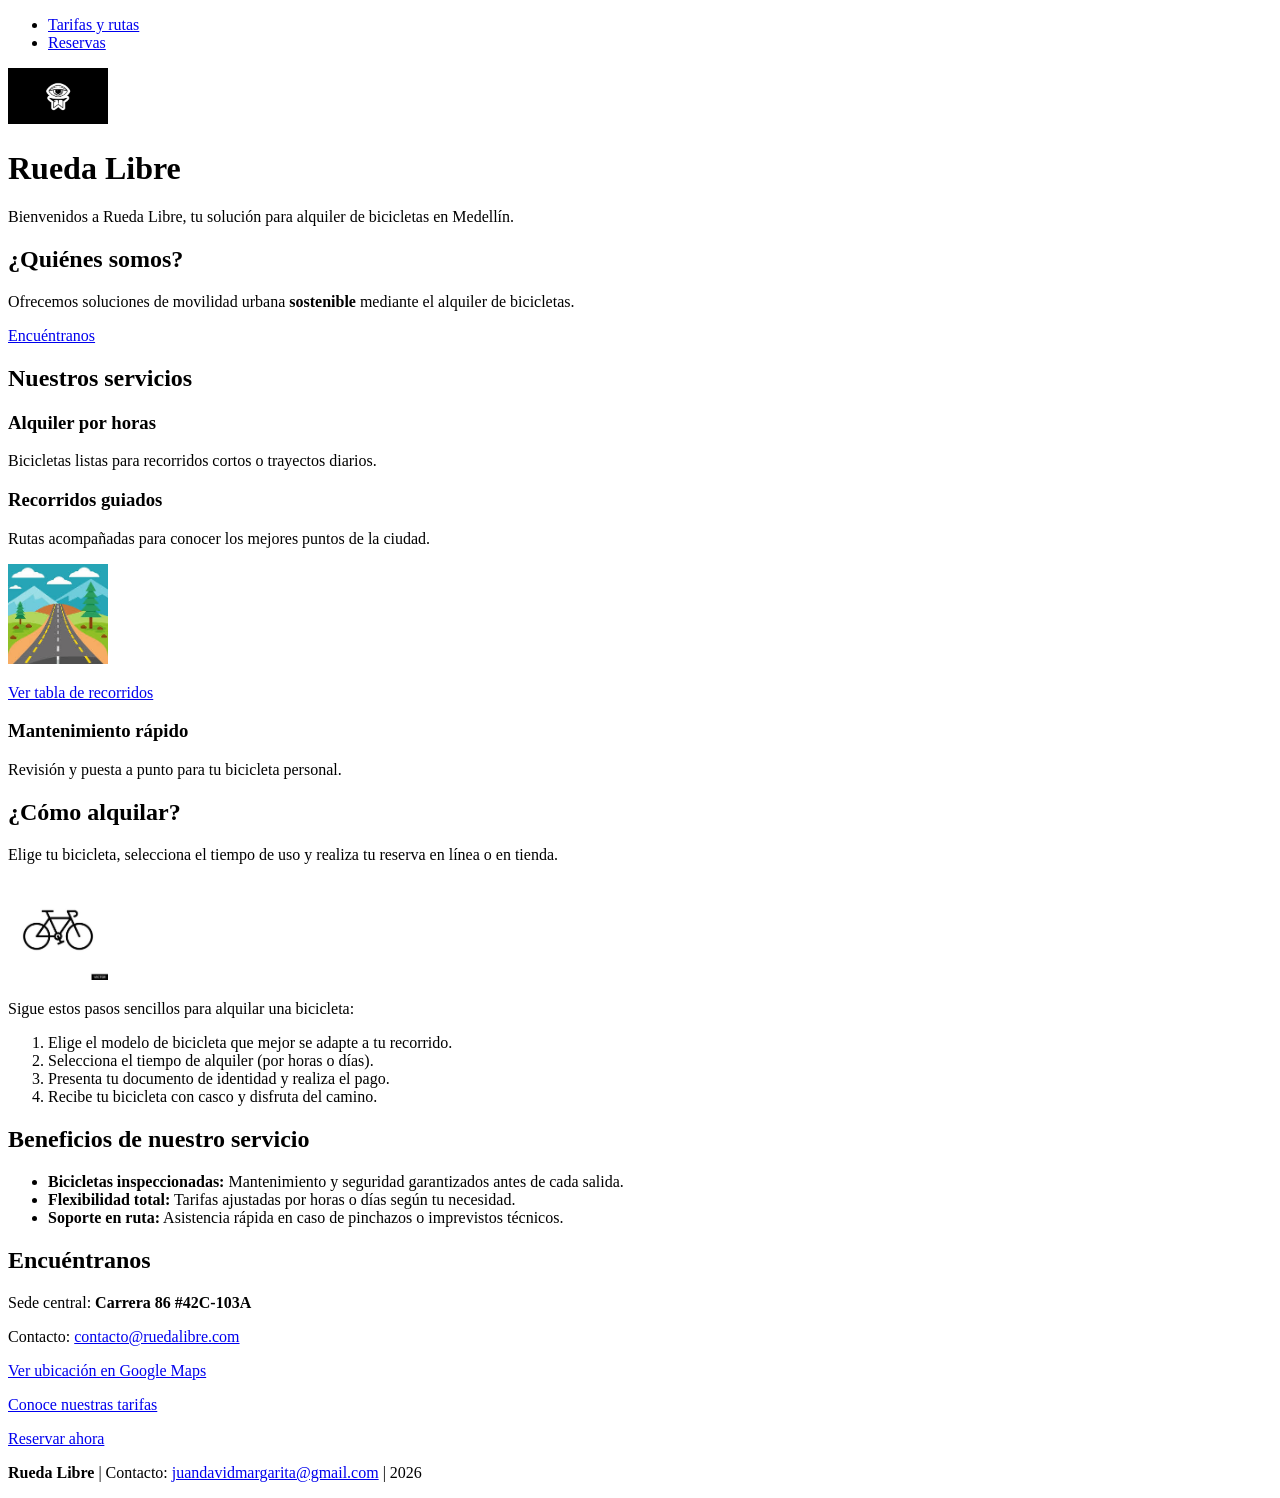
==== index.html @ 40cb75f1 "chore:creacion del proyecto" ====
<!DOCTYPE html>
<html lang="es">
<head>
    <meta charset="UTF-8">
    <meta name="viewport" content="width=device-width, initial-scale=1.0">
    <title>Rueda Libre | Alquiler de bicicletas Medellín</title>
</head>
<body>
    <header>
        <nav aria-label="Navegación principal">
            <ul>
                <li><a href="paginas/tarifas.html">Tarifas y rutas</a></li>
                <li><a href="paginas/reservas.html">Reservas</a></li>
            </ul>
        </nav>
        <div>
            <img src="img/logo.png" alt="Logo de Rueda Libre" width="100">
            <h1>Rueda Libre</h1>
        </div>
    </header>

    <main>
        <p>Bienvenidos a Rueda Libre, tu solución para alquiler de bicicletas en Medellín.</p>
        
        <section>
            <h2>¿Quiénes somos?</h2>
            <p>Ofrecemos soluciones de movilidad urbana <strong>sostenible</strong> mediante el alquiler de bicicletas.</p>
            <a href="#encuentranos">Encuéntranos</a>
        </section>
        
        <section>
            <h2>Nuestros servicios</h2>
            
            <article>
                <h3>Alquiler por horas</h3>
                <p>Bicicletas listas para recorridos cortos o trayectos diarios.</p>
            </article>

            <article>
                <h3>Recorridos guiados</h3>
                <p>Rutas acompañadas para conocer los mejores puntos de la ciudad.</p>
                <img src="img/ruta.jpeg" alt="Grupo de ciclistas en recorrido guiado por la ciudad" width="100">
                <p><a href="paginas/tarifas.html">Ver tabla de recorridos</a></p>
            </article>

            <article>
                <h3>Mantenimiento rápido</h3>
                <p>Revisión y puesta a punto para tu bicicleta personal.</p>
            </article>
        </section>

        <section>
            <h2>¿Cómo alquilar?</h2>
            <p>Elige tu bicicleta, selecciona el tiempo de uso y realiza tu reserva en línea o en tienda.</p>
            <img src="img/bike.jpeg" alt="Bicicleta de alquiler disponible" width="100">
            
            <article>
                <p>Sigue estos pasos sencillos para alquilar una bicicleta:</p>
                <ol>
                    <li>Elige el modelo de bicicleta que mejor se adapte a tu recorrido.</li>
                    <li>Selecciona el tiempo de alquiler (por horas o días).</li>
                    <li>Presenta tu documento de identidad y realiza el pago.</li>
                    <li>Recibe tu bicicleta con casco y disfruta del camino.</li>
                </ol>
            </article>
        </section>

        <section>
            <h2>Beneficios de nuestro servicio</h2>
            <ul>
                <li><strong>Bicicletas inspeccionadas:</strong> Mantenimiento y seguridad garantizados antes de cada salida.</li>
                <li><strong>Flexibilidad total:</strong> Tarifas ajustadas por horas o días según tu necesidad.</li>
                <li><strong>Soporte en ruta:</strong> Asistencia rápida en caso de pinchazos o imprevistos técnicos.</li>
            </ul>
        </section>

        <section id="encuentranos">
            <h2>Encuéntranos</h2>
            <p>Sede central: <strong>Carrera 86 #42C-103A</strong></p>
            <p>Contacto: <a href="mailto:contacto@ruedalibre.com">contacto@ruedalibre.com</a></p>
            <p>
                <a href="https://www.google.com/maps/@6.2497255,-75.6054989,1537a,85.3y,275.57h,89.07t" target="_blank" rel="noopener noreferrer">Ver ubicación en Google Maps</a>
            </p>
            <p><a href="paginas/tarifas.html">Conoce nuestras tarifas</a></p>
            <p><a href="paginas/reservas.html">Reservar ahora</a></p>
        </section>
    </main>

    <footer>
        <p>
            <strong>Rueda Libre</strong> | 
            Contacto: <a href="mailto:juandavidmargarita@gmail.com">juandavidmargarita@gmail.com</a> | 
            2026
        </p>
    </footer>
</body>
</html>
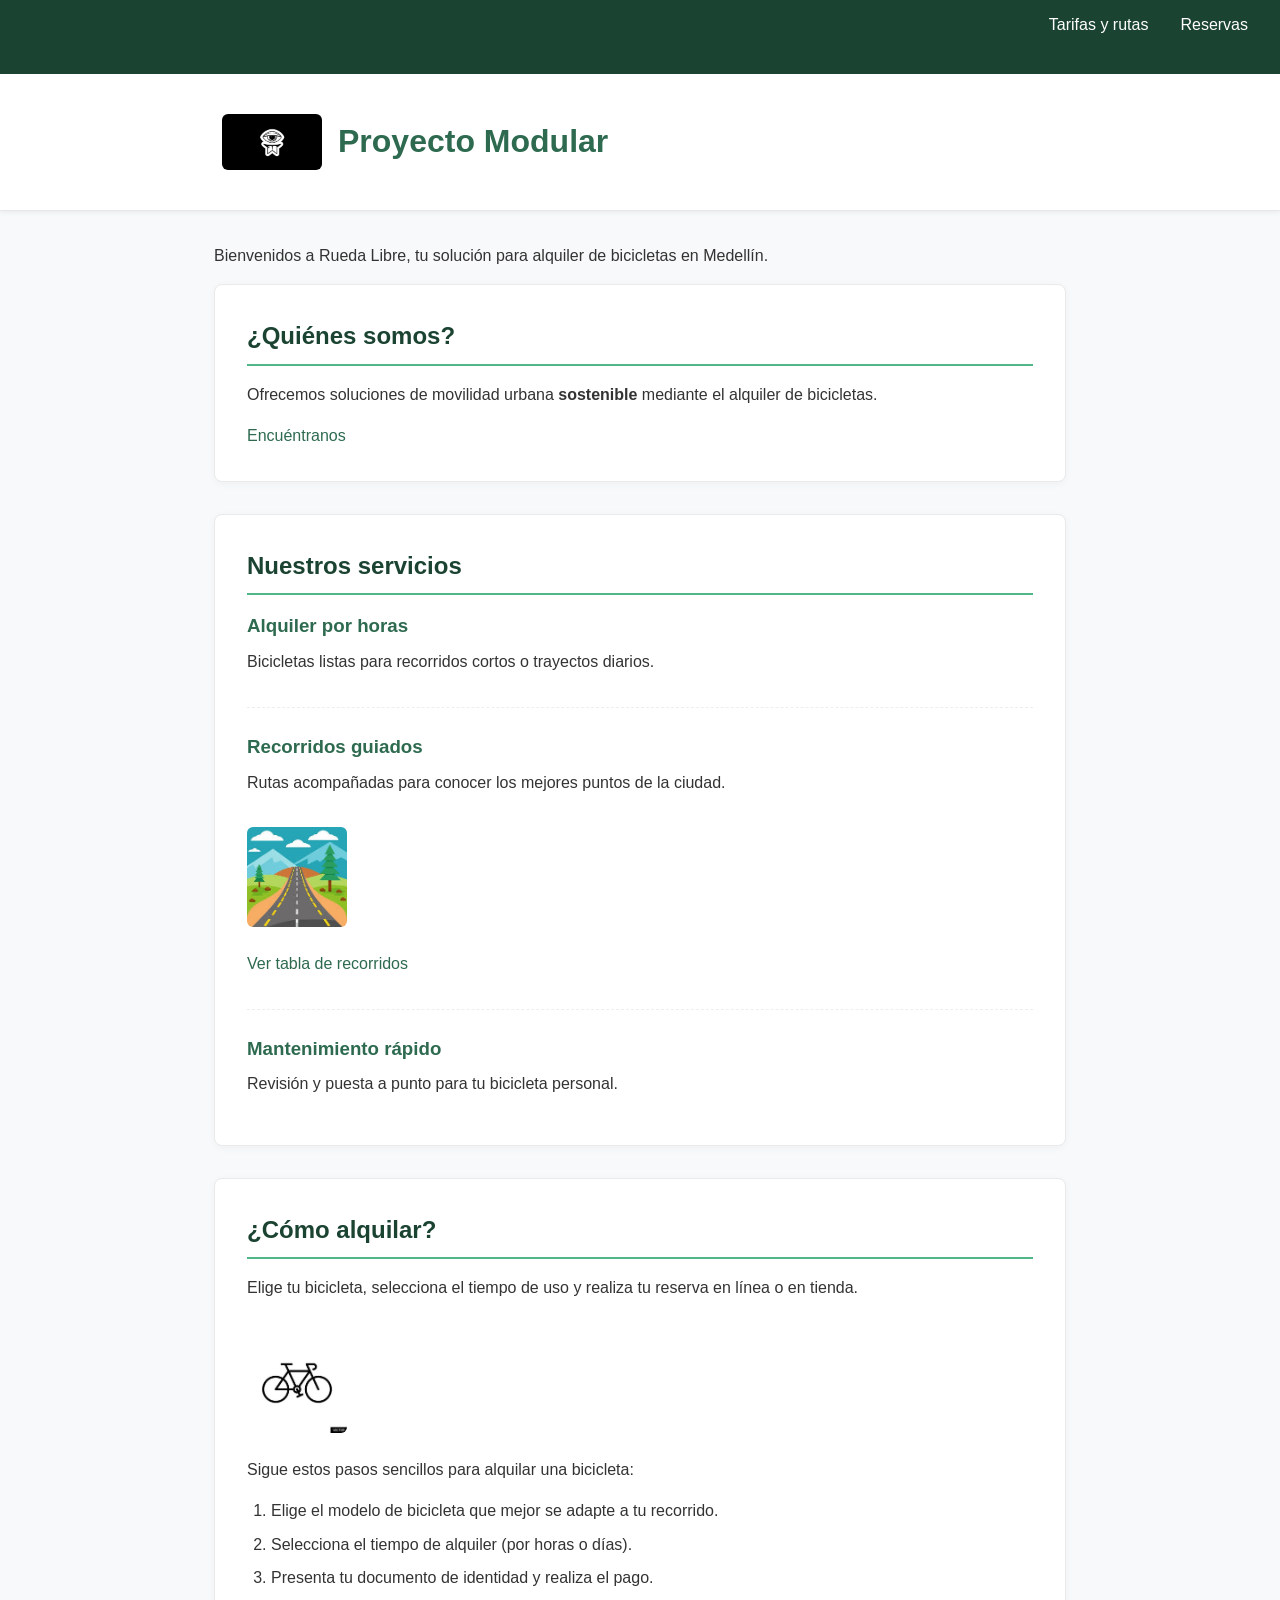
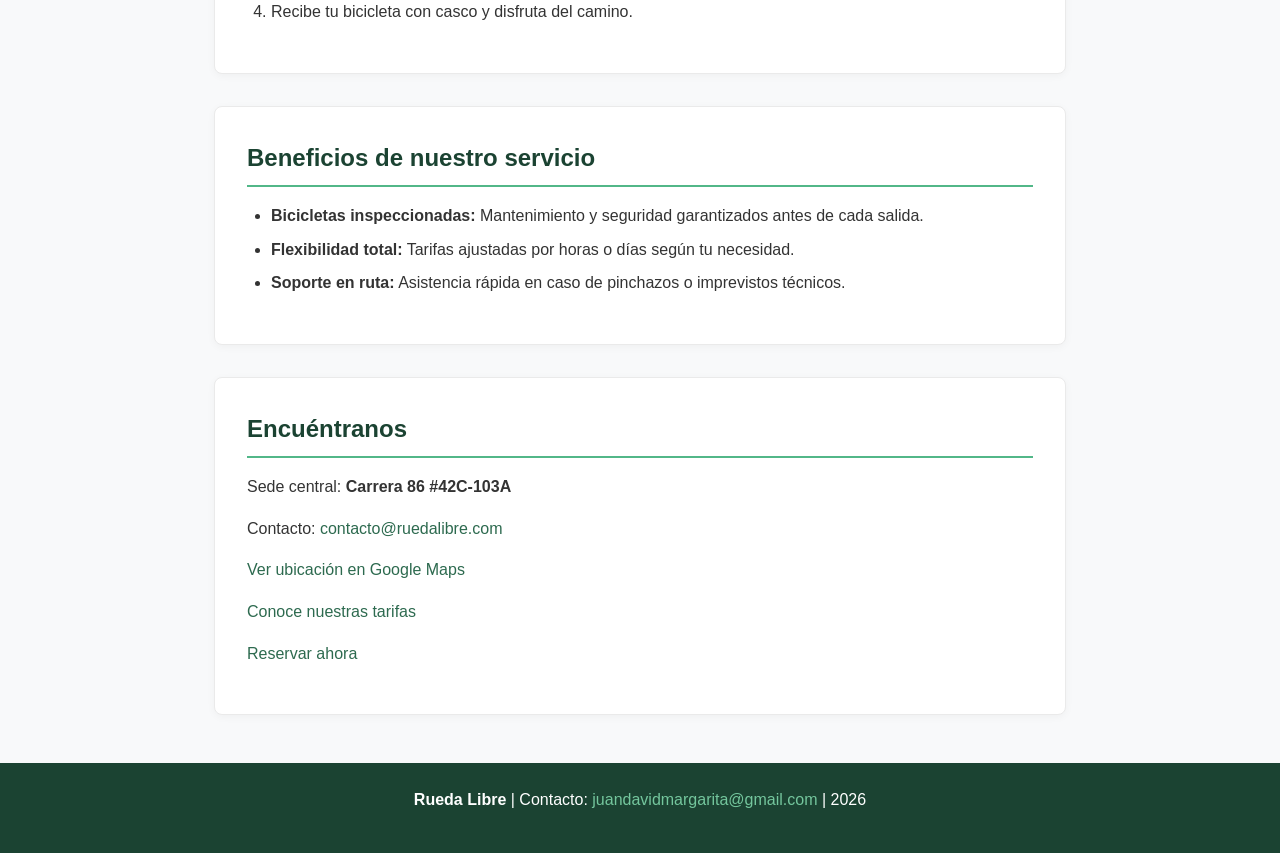
==== commit d046cec8: "feat:se agrego estilo en la pag principal" ====
--- a/index.html
+++ b/index.html
@@ -4,18 +4,20 @@
     <meta charset="UTF-8">
     <meta name="viewport" content="width=device-width, initial-scale=1.0">
     <title>Rueda Libre | Alquiler de bicicletas Medellín</title>
+    <!-- Enlace al archivo CSS externo -->
+    <link rel="stylesheet" href="css/styles.css">
 </head>
 <body>
     <header>
         <nav aria-label="Navegación principal">
             <ul>
-                <li><a href="paginas/tarifas.html">Tarifas y rutas</a></li>
-                <li><a href="paginas/reservas.html">Reservas</a></li>
+                <li><a href="tarifas.html">Tarifas y rutas</a></li>
+                <li><a href="reservas.html">Reservas</a></li>
             </ul>
         </nav>
         <div>
             <img src="img/logo.png" alt="Logo de Rueda Libre" width="100">
-            <h1>Rueda Libre</h1>
+            <h1>Proyecto Modular</h1>
         </div>
     </header>
 
@@ -40,7 +42,7 @@
                 <h3>Recorridos guiados</h3>
                 <p>Rutas acompañadas para conocer los mejores puntos de la ciudad.</p>
                 <img src="img/ruta.jpeg" alt="Grupo de ciclistas en recorrido guiado por la ciudad" width="100">
-                <p><a href="paginas/tarifas.html">Ver tabla de recorridos</a></p>
+                <p><a href="tarifas.html">Ver tabla de recorridos</a></p>
             </article>
 
             <article>
@@ -81,8 +83,8 @@
             <p>
                 <a href="https://www.google.com/maps/@6.2497255,-75.6054989,1537a,85.3y,275.57h,89.07t" target="_blank" rel="noopener noreferrer">Ver ubicación en Google Maps</a>
             </p>
-            <p><a href="paginas/tarifas.html">Conoce nuestras tarifas</a></p>
-            <p><a href="paginas/reservas.html">Reservar ahora</a></p>
+            <p><a href="tarifas.html">Conoce nuestras tarifas</a></p>
+            <p><a href="reservas.html">Reservar ahora</a></p>
         </section>
     </main>
 
--- a/css/styles.css
+++ b/css/styles.css
@@ -0,0 +1,154 @@
+/* Estilos generales y reseteo básico */
+* {
+    box-sizing: border-box;
+    margin: 0;
+    padding: 0;
+}
+
+body {
+    font-family: 'Segoe UI', Tahoma, Geneva, Verdana, sans-serif;
+    line-height: 1.6;
+    color: #333;
+    background-color: #f8f9fa;
+}
+
+/* Cabecera y Navegación */
+header {
+    background-color: #ffffff;
+    border-bottom: 1px solid #e5e7eb;
+    position: sticky;
+    top: 0;
+    z-index: 100;
+    box-shadow: 0 2px 4px rgba(0,0,0,0.05);
+}
+
+nav {
+    background-color: #1b4332;
+    padding: 0.75rem 2rem;
+}
+
+nav ul {
+    list-style: none;
+    display: flex;
+    justify-content: flex-end;
+    gap: 2rem;
+}
+
+nav a {
+    color: #ffffff;
+    text-decoration: none;
+    font-weight: 500;
+    transition: color 0.2s;
+}
+
+nav a:hover {
+    color: #74c69d;
+}
+
+header div:not(nav div) {
+    display: flex;
+    align-items: center;
+    gap: 1rem;
+    padding: 1.5rem 2rem;
+    max-width: 900px;
+    margin: 0 auto;
+}
+
+header h1 {
+    color: #2d6a4f;
+    font-size: 2rem;
+}
+
+/* Contenido Principal */
+main {
+    max-width: 900px;
+    margin: 2rem auto;
+    padding: 0 1.5rem;
+}
+
+p {
+    margin-bottom: 1rem;
+}
+
+/* Secciones */
+section {
+    background-color: #ffffff;
+    margin-bottom: 2rem;
+    padding: 2rem;
+    border-radius: 8px;
+    box-shadow: 0 2px 8px rgba(0,0,0,0.04);
+    border: 1px solid #eaeaea;
+}
+
+h2 {
+    color: #1b4332;
+    margin-bottom: 1rem;
+    padding-bottom: 0.5rem;
+    border-bottom: 2px solid #52b788;
+}
+
+h3 {
+    color: #2d6a4f;
+    margin-top: 1rem;
+    margin-bottom: 0.5rem;
+}
+
+/* Artículos dentro de secciones */
+article {
+    margin-bottom: 1.5rem;
+    padding-bottom: 1rem;
+    border-bottom: 1px dashed #eee;
+}
+
+article:last-child {
+    border-bottom: none;
+    margin-bottom: 0;
+    padding-bottom: 0;
+}
+
+/* Imágenes */
+img {
+    max-width: 100%;
+    height: auto;
+    border-radius: 6px;
+    margin: 1rem 0;
+}
+
+/* Listas */
+ul, ol {
+    margin-left: 1.5rem;
+    margin-bottom: 1rem;
+}
+
+li {
+    margin-bottom: 0.5rem;
+}
+
+/* Enlaces generales */
+a {
+    color: #2d6a4f;
+    text-decoration: none;
+    font-weight: 500;
+}
+
+a:hover {
+    text-decoration: underline;
+    color: #1b4332;
+}
+
+/* Pie de página */
+footer {
+    background-color: #1b4332;
+    color: #ffffff;
+    text-align: center;
+    padding: 1.5rem;
+    margin-top: 3rem;
+}
+
+footer a {
+    color: #74c69d;
+}
+
+footer a:hover {
+    color: #ffffff;
+}
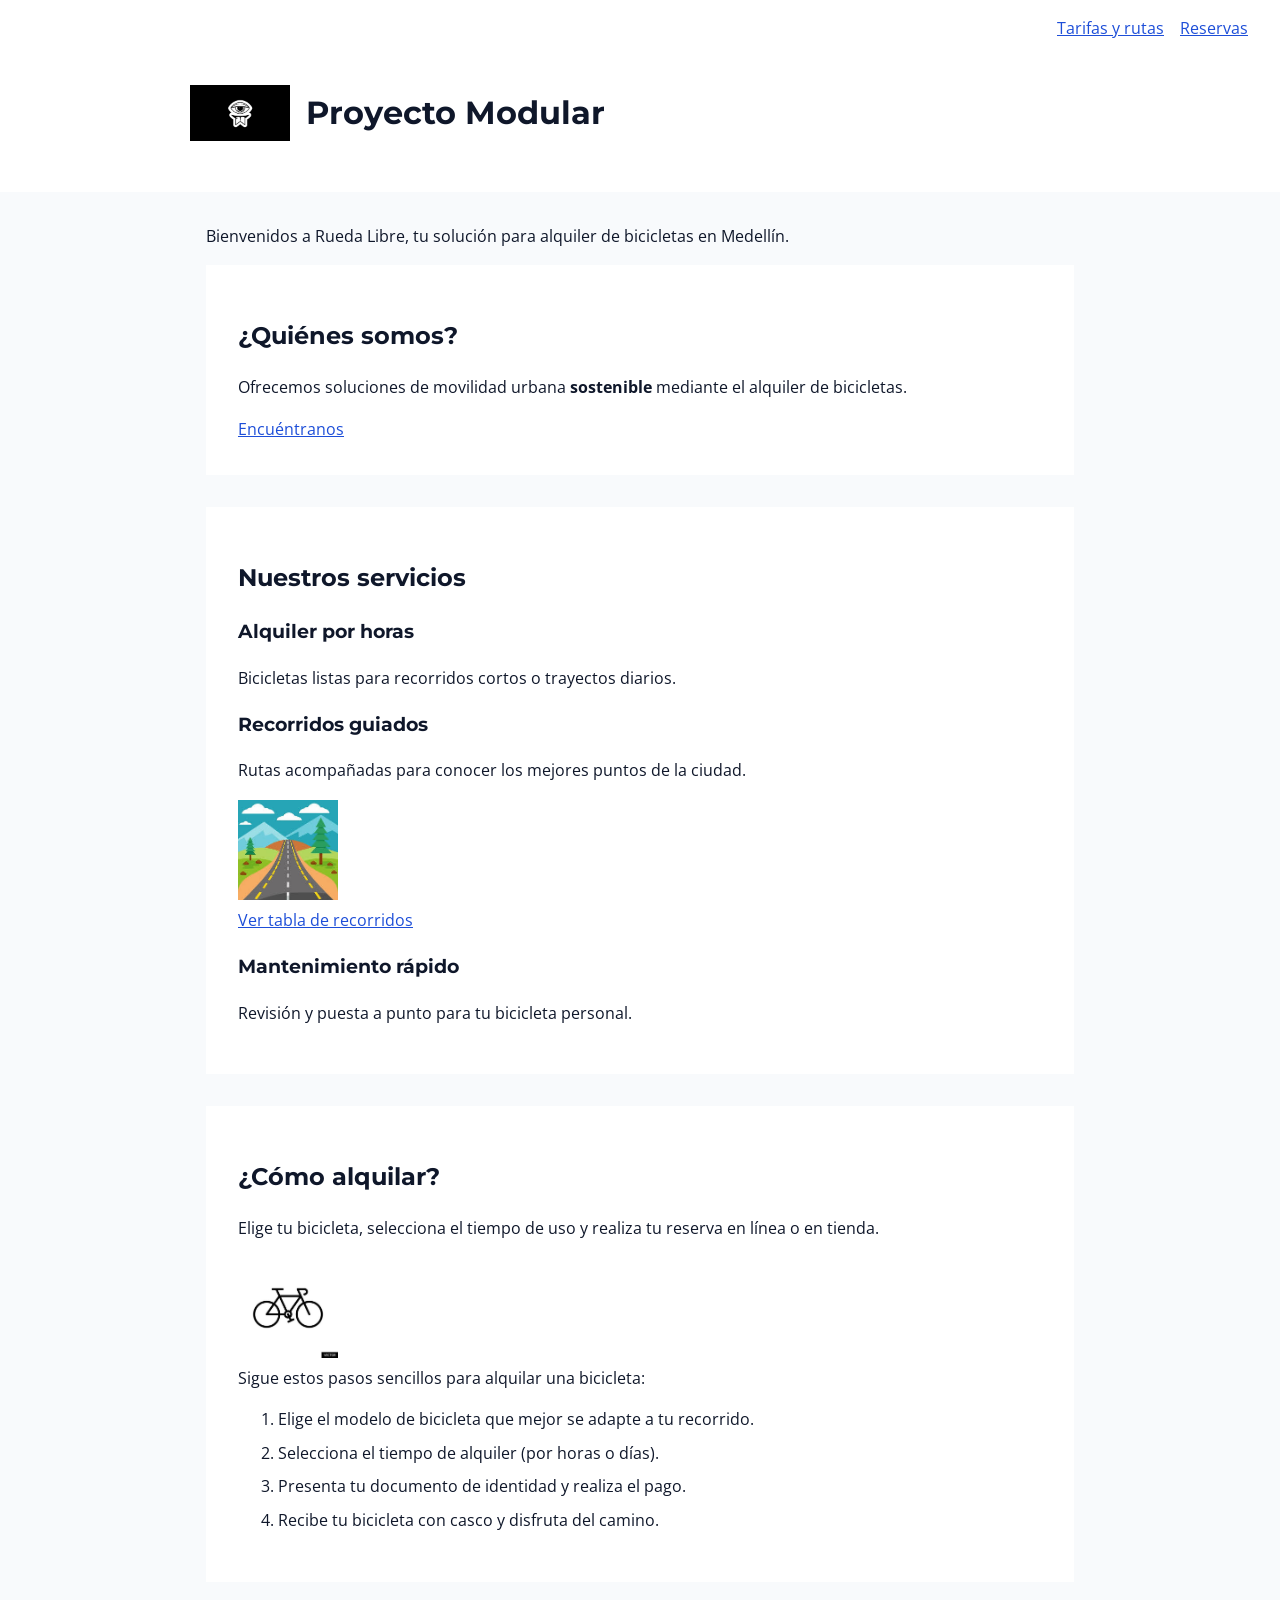
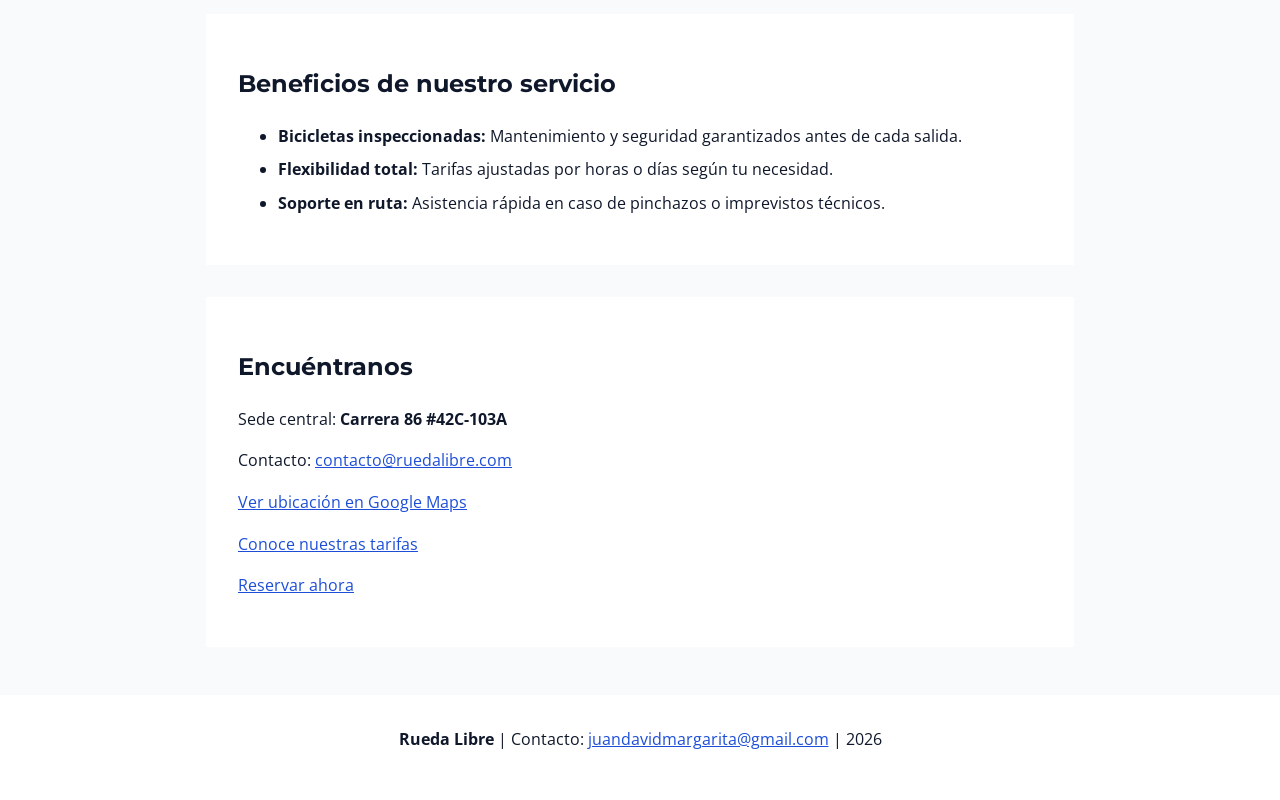
==== commit f7d8fc4f: "feat: unificar estilos en las tres páginas Co-authored-by: Copilot <223556219+Copilot@users.noreply." ====
--- a/index.html
+++ b/index.html
@@ -4,7 +4,9 @@
     <meta charset="UTF-8">
     <meta name="viewport" content="width=device-width, initial-scale=1.0">
     <title>Rueda Libre | Alquiler de bicicletas Medellín</title>
-    <!-- Enlace al archivo CSS externo -->
+    <link rel="preconnect" href="https://fonts.googleapis.com">
+    <link rel="preconnect" href="https://fonts.gstatic.com" crossorigin>
+    <link href="https://fonts.googleapis.com/css2?family=Montserrat:wght@600;700&family=Open+Sans:wght@400;600;700&display=swap" rel="stylesheet">
     <link rel="stylesheet" href="css/styles.css">
 </head>
 <body>
--- a/css/styles.css
+++ b/css/styles.css
@@ -1,154 +1,176 @@
-/* Estilos generales y reseteo básico */
+:root {
+    --color-page: #F8FAFC;
+    --color-surface: #FFFFFF;
+    --color-text: #0F172A;
+    --color-button: #2563EB;
+    --color-link: #1D4ED8;
+    --font-body: "Open Sans", Arial, sans-serif;
+    --font-heading: "Montserrat", Arial, sans-serif;
+    --space-sm: 0.5rem;
+    --space-md: 1rem;
+    --space-lg: 2rem;
+    --space-xl: 3rem;
+}
+
 * {
     box-sizing: border-box;
-    margin: 0;
-    padding: 0;
 }
 
 body {
-    font-family: 'Segoe UI', Tahoma, Geneva, Verdana, sans-serif;
+    margin: 0;
+    background-color: var(--color-page);
+    color: var(--color-text);
+    font-family: var(--font-body);
     line-height: 1.6;
-    color: #333;
-    background-color: #f8f9fa;
 }
 
-/* Cabecera y Navegación */
-header {
-    background-color: #ffffff;
-    border-bottom: 1px solid #e5e7eb;
-    position: sticky;
-    top: 0;
-    z-index: 100;
-    box-shadow: 0 2px 4px rgba(0,0,0,0.05);
+h1,
+h2,
+h3,
+h4,
+h5,
+h6 {
+    font-family: var(--font-heading);
 }
 
-nav {
-    background-color: #1b4332;
-    padding: 0.75rem 2rem;
+header {
+    background-color: var(--color-surface);
+    padding: var(--space-md) var(--space-lg);
 }
 
 nav ul {
+    display: flex;
+    flex-wrap: wrap;
+    justify-content: flex-end;
+    gap: var(--space-md);
+    margin: 0;
+    padding: 0;
     list-style: none;
-    display: flex;
-    justify-content: flex-end;
-    gap: 2rem;
 }
 
-nav a {
-    color: #ffffff;
-    text-decoration: none;
-    font-weight: 500;
-    transition: color 0.2s;
+header > div {
+    display: flex;
+    align-items: center;
+    gap: var(--space-md);
+    max-width: 56.25rem;
+    margin: var(--space-md) auto;
 }
 
-nav a:hover {
-    color: #74c69d;
+main {
+    max-width: 56.25rem;
+    margin: var(--space-lg) auto;
+    padding: 0 var(--space-md);
 }
 
-header div:not(nav div) {
-    display: flex;
-    align-items: center;
-    gap: 1rem;
-    padding: 1.5rem 2rem;
-    max-width: 900px;
-    margin: 0 auto;
+section,
+form,
+header,
+footer {
+    background-color: var(--color-surface);
 }
 
-header h1 {
-    color: #2d6a4f;
-    font-size: 2rem;
+section,
+fieldset {
+    margin-bottom: var(--space-lg);
+    padding: var(--space-lg);
 }
 
-/* Contenido Principal */
-main {
-    max-width: 900px;
-    margin: 2rem auto;
-    padding: 0 1.5rem;
+p,
+ul,
+ol {
+    margin-top: 0;
+    margin-bottom: var(--space-md);
 }
 
-p {
-    margin-bottom: 1rem;
+li {
+    margin-bottom: var(--space-sm);
 }
 
-/* Secciones */
-section {
-    background-color: #ffffff;
-    margin-bottom: 2rem;
-    padding: 2rem;
-    border-radius: 8px;
-    box-shadow: 0 2px 8px rgba(0,0,0,0.04);
-    border: 1px solid #eaeaea;
+article {
+    margin-bottom: var(--space-md);
 }
 
-h2 {
-    color: #1b4332;
-    margin-bottom: 1rem;
-    padding-bottom: 0.5rem;
-    border-bottom: 2px solid #52b788;
-}
-
-h3 {
-    color: #2d6a4f;
-    margin-top: 1rem;
-    margin-bottom: 0.5rem;
-}
-
-/* Artículos dentro de secciones */
-article {
-    margin-bottom: 1.5rem;
-    padding-bottom: 1rem;
-    border-bottom: 1px dashed #eee;
-}
-
-article:last-child {
-    border-bottom: none;
-    margin-bottom: 0;
-    padding-bottom: 0;
-}
-
-/* Imágenes */
 img {
     max-width: 100%;
     height: auto;
-    border-radius: 6px;
-    margin: 1rem 0;
 }
 
-/* Listas */
-ul, ol {
-    margin-left: 1.5rem;
-    margin-bottom: 1rem;
+table {
+    width: 100%;
+    margin-bottom: var(--space-md);
+    border-collapse: collapse;
 }
 
-li {
-    margin-bottom: 0.5rem;
+caption {
+    margin-bottom: var(--space-sm);
+    text-align: left;
 }
 
-/* Enlaces generales */
-a {
-    color: #2d6a4f;
-    text-decoration: none;
-    font-weight: 500;
+th,
+td {
+    padding: var(--space-sm);
+    text-align: left;
 }
 
-a:hover {
-    text-decoration: underline;
-    color: #1b4332;
+label,
+input,
+select,
+textarea,
+button {
+    font: inherit;
 }
 
-/* Pie de página */
-footer {
-    background-color: #1b4332;
-    color: #ffffff;
-    text-align: center;
-    padding: 1.5rem;
-    margin-top: 3rem;
+input,
+select,
+textarea {
+    max-width: 100%;
+    padding: var(--space-sm);
+    color: var(--color-text);
+    background-color: var(--color-surface);
 }
 
-footer a {
-    color: #74c69d;
+fieldset {
+    border: 0;
 }
 
-footer a:hover {
-    color: #ffffff;
+button {
+    padding: var(--space-sm) var(--space-md);
+    border: 0;
+    color: var(--color-surface);
+    background-color: var(--color-button);
+    cursor: pointer;
+}
+
+a {
+    color: var(--color-link);
+}
+
+a:hover,
+a:focus-visible {
+    text-decoration-thickness: 2px;
+}
+
+footer {
+    margin-top: var(--space-xl);
+    padding: var(--space-lg);
+    text-align: center;
+}
+
+@media (max-width: 40rem) {
+    header {
+        padding: var(--space-md);
+    }
+
+    nav ul {
+        justify-content: flex-start;
+    }
+
+    header > div {
+        flex-wrap: wrap;
+    }
+
+    section,
+    fieldset {
+        padding: var(--space-md);
+    }
 }
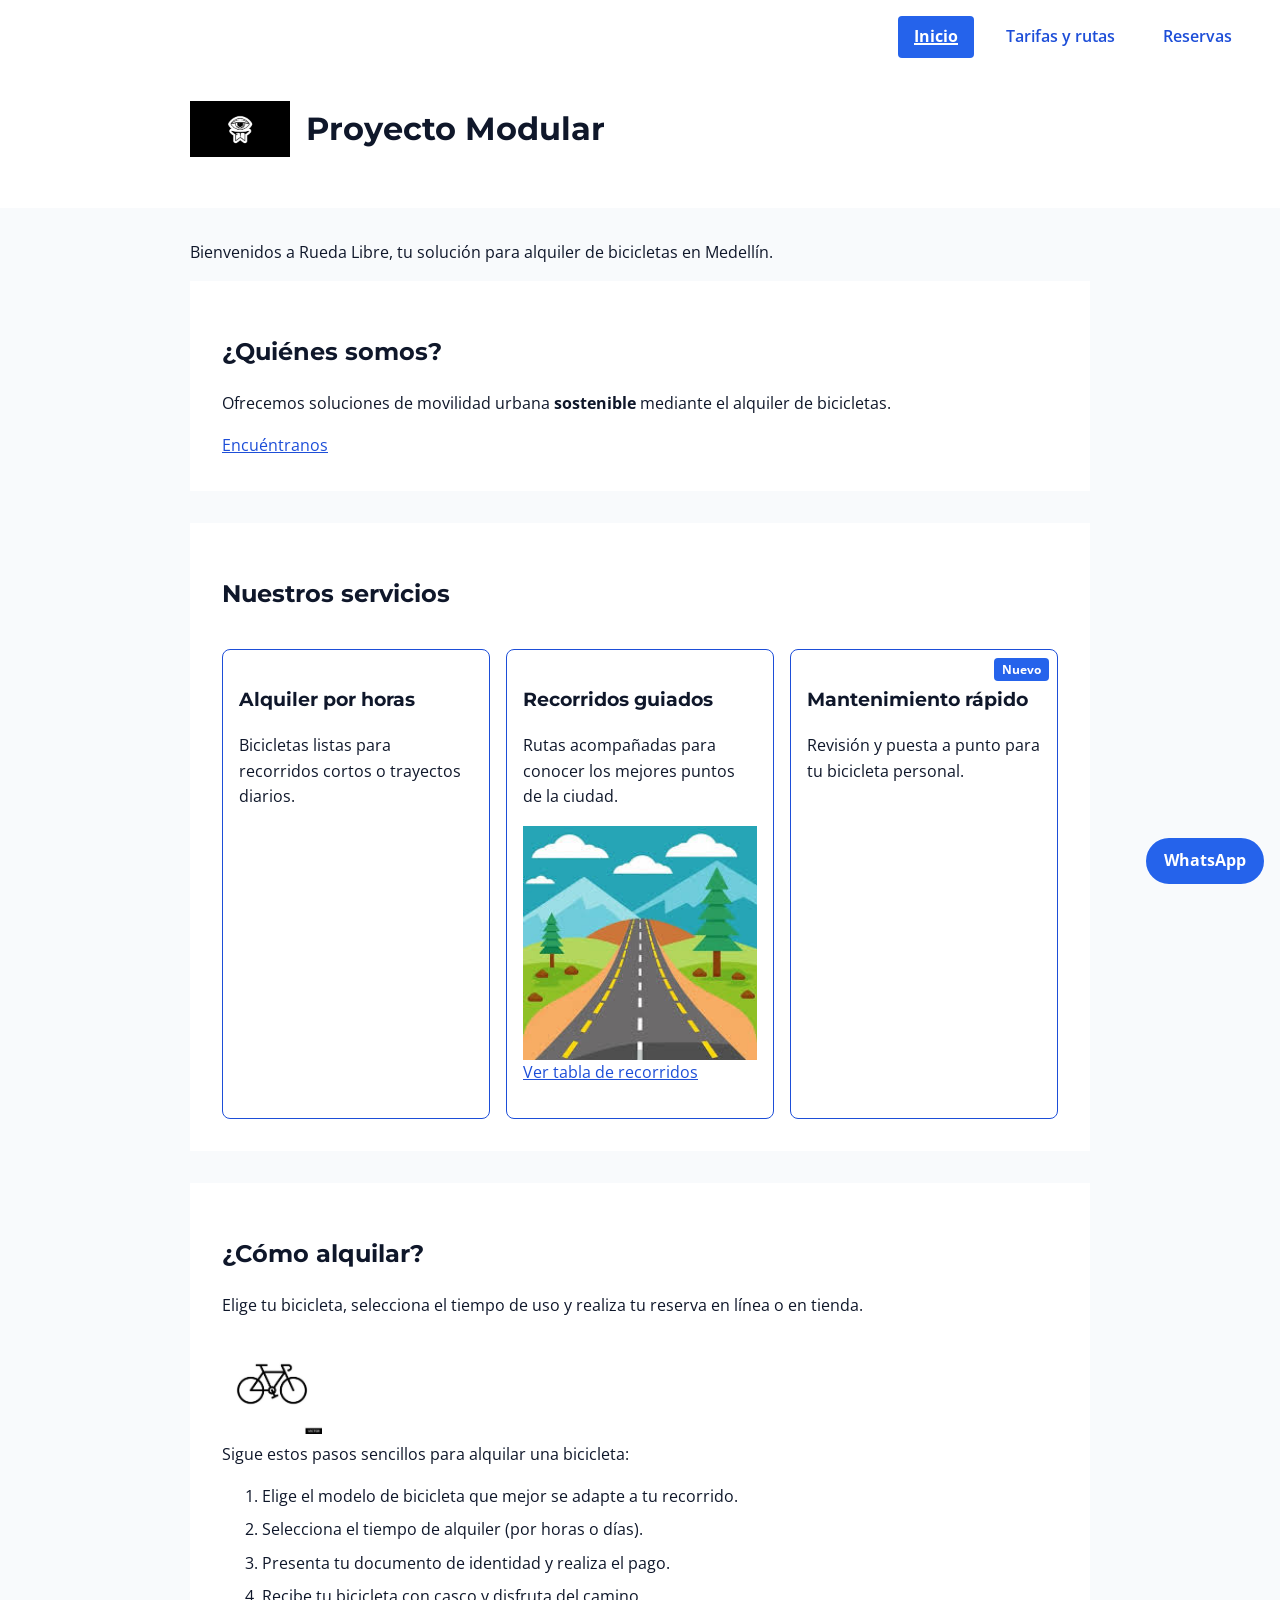
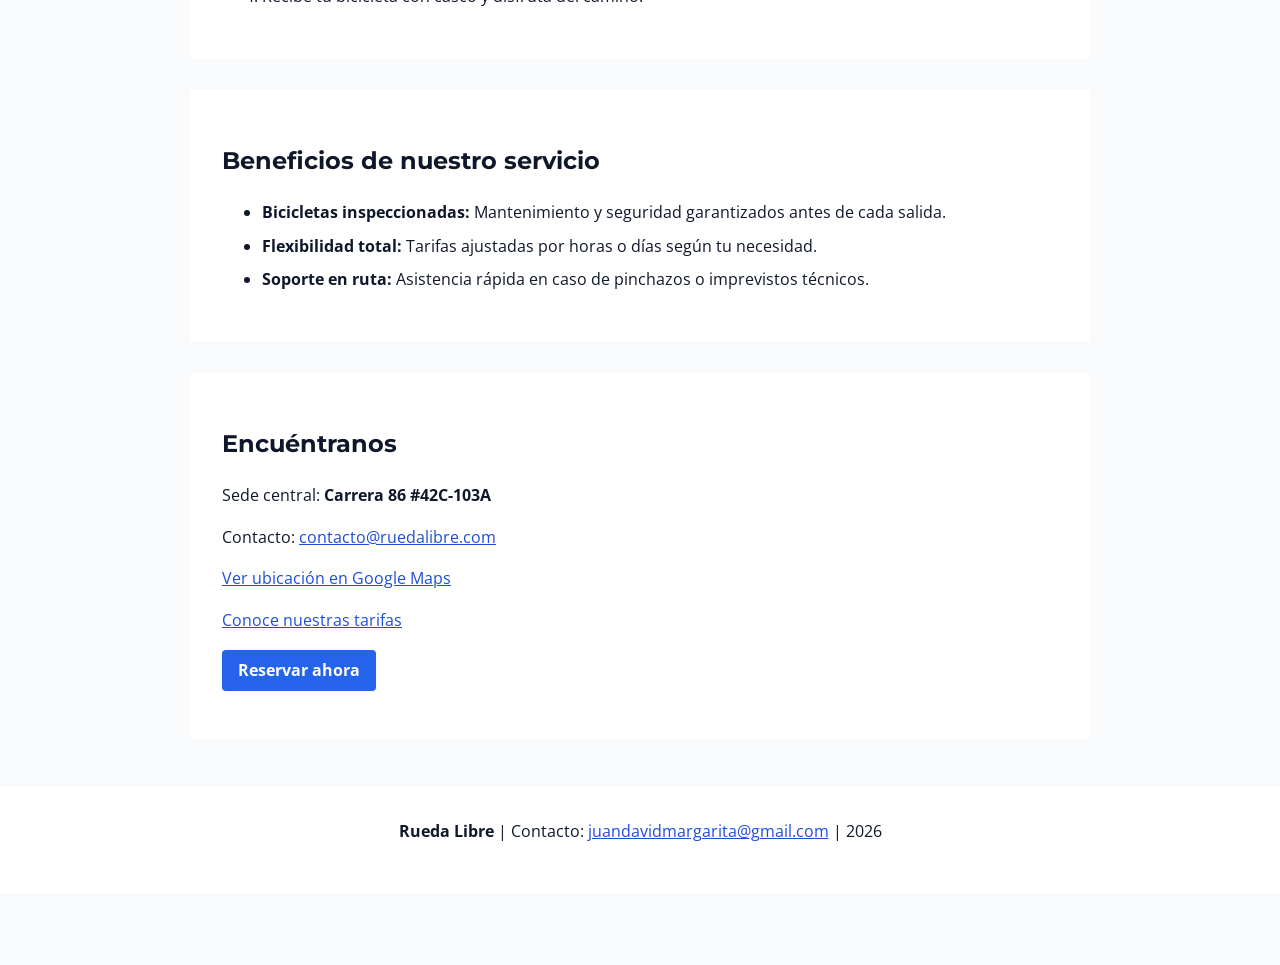
==== commit 948b04cd: "styles: se aplico el resto de los estilos faltantes y se modificaron detalles faltantes" ====
--- a/index.html
+++ b/index.html
@@ -12,7 +12,8 @@
 <body>
     <header>
         <nav aria-label="Navegación principal">
-            <ul>
+            <ul id="menu">
+                <li><a href="index.html" class="activo" aria-current="page">Inicio</a></li>
                 <li><a href="tarifas.html">Tarifas y rutas</a></li>
                 <li><a href="reservas.html">Reservas</a></li>
             </ul>
@@ -23,7 +24,7 @@
         </div>
     </header>
 
-    <main>
+    <main id="inicio">
         <p>Bienvenidos a Rueda Libre, tu solución para alquiler de bicicletas en Medellín.</p>
         
         <section>
@@ -32,7 +33,7 @@
             <a href="#encuentranos">Encuéntranos</a>
         </section>
         
-        <section>
+        <section id="servicios">
             <h2>Nuestros servicios</h2>
             
             <article>
@@ -48,6 +49,7 @@
             </article>
 
             <article>
+                <span class="service-badge">Nuevo</span>
                 <h3>Mantenimiento rápido</h3>
                 <p>Revisión y puesta a punto para tu bicicleta personal.</p>
             </article>
@@ -86,7 +88,7 @@
                 <a href="https://www.google.com/maps/@6.2497255,-75.6054989,1537a,85.3y,275.57h,89.07t" target="_blank" rel="noopener noreferrer">Ver ubicación en Google Maps</a>
             </p>
             <p><a href="tarifas.html">Conoce nuestras tarifas</a></p>
-            <p><a href="reservas.html">Reservar ahora</a></p>
+            <p><a class="cta-link" href="reservas.html">Reservar ahora</a></p>
         </section>
     </main>
 
@@ -97,5 +99,8 @@
             2026
         </p>
     </footer>
+    <a class="whatsapp-link" href="https://wa.me/?text=Hola%2C%20quiero%20informaci%C3%B3n%20sobre%20Rueda%20Libre" target="_blank" rel="noopener noreferrer" aria-label="Contactar por WhatsApp">
+        WhatsApp
+    </a>
 </body>
 </html>
--- a/css/styles.css
+++ b/css/styles.css
@@ -1,3 +1,4 @@
+/* Variables */
 :root {
     --color-page: #F8FAFC;
     --color-surface: #FFFFFF;
@@ -12,14 +13,18 @@
     --space-xl: 3rem;
 }
 
-* {
+/* Base */
+*,
+*::before,
+*::after {
     box-sizing: border-box;
 }
 
 body {
     margin: 0;
+    padding-bottom: 4.5rem;
+    color: var(--color-text);
     background-color: var(--color-page);
-    color: var(--color-text);
     font-family: var(--font-body);
     line-height: 1.6;
 }
@@ -33,11 +38,50 @@
     font-family: var(--font-heading);
 }
 
+main {
+    width: 90%;
+    max-width: 56.25rem;
+    margin: var(--space-lg) auto;
+}
+
+#inicio {
+    min-height: 100vh;
+}
+
+header,
+section,
+form,
+footer {
+    background-color: var(--color-surface);
+}
+
 header {
-    background-color: var(--color-surface);
     padding: var(--space-md) var(--space-lg);
 }
 
+section,
+fieldset {
+    margin-bottom: var(--space-lg);
+    padding: var(--space-lg);
+}
+
+p,
+ul,
+ol {
+    margin-top: 0;
+    margin-bottom: var(--space-md);
+}
+
+li {
+    margin-bottom: var(--space-sm);
+}
+
+img {
+    max-width: 100%;
+    height: auto;
+}
+
+/* Navegación */
 nav ul {
     display: flex;
     flex-wrap: wrap;
@@ -48,6 +92,27 @@
     list-style: none;
 }
 
+#menu a {
+    display: inline-block;
+    padding: var(--space-sm) var(--space-md);
+    border-radius: 0.25rem;
+    color: var(--color-link);
+    font-weight: 600;
+    text-decoration: none;
+}
+
+#menu a.activo,
+#menu a:hover {
+    color: var(--color-surface);
+    background-color: var(--color-button);
+}
+
+#menu a.activo {
+    font-weight: 700;
+    text-decoration: underline;
+    text-decoration-thickness: 2px;
+}
+
 header > div {
     display: flex;
     align-items: center;
@@ -56,43 +121,41 @@
     margin: var(--space-md) auto;
 }
 
-main {
-    max-width: 56.25rem;
-    margin: var(--space-lg) auto;
-    padding: 0 var(--space-md);
-}
-
-section,
-form,
-header,
-footer {
-    background-color: var(--color-surface);
-}
-
-section,
-fieldset {
-    margin-bottom: var(--space-lg);
-    padding: var(--space-lg);
-}
-
-p,
-ul,
-ol {
-    margin-top: 0;
-    margin-bottom: var(--space-md);
-}
-
-li {
-    margin-bottom: var(--space-sm);
-}
-
-article {
-    margin-bottom: var(--space-md);
-}
-
-img {
-    max-width: 100%;
-    height: auto;
+/* Componentes */
+#servicios {
+    display: flex;
+    flex-wrap: wrap;
+    gap: var(--space-md);
+}
+
+#servicios h2 {
+    flex-basis: 100%;
+}
+
+#servicios article {
+    position: relative;
+    flex: 1 1 14rem;
+    margin: 0;
+    padding: var(--space-md);
+    border: 1px solid var(--color-link);
+    border-radius: 0.5rem;
+}
+
+.service-badge {
+    position: absolute;
+    top: var(--space-sm);
+    right: var(--space-sm);
+    padding: 0.125rem var(--space-sm);
+    border-radius: 0.25rem;
+    color: var(--color-surface);
+    background-color: var(--color-button);
+    font-size: 0.75rem;
+    font-weight: 700;
+}
+
+#servicios img {
+    display: block;
+    width: 100%;
 }
 
 table {
@@ -101,6 +164,11 @@
     border-collapse: collapse;
 }
 
+.table-scroll {
+    width: 100%;
+    overflow-x: auto;
+}
+
 caption {
     margin-bottom: var(--space-sm);
     text-align: left;
@@ -109,9 +177,22 @@
 th,
 td {
     padding: var(--space-sm);
+    border: 1px solid var(--color-link);
     text-align: left;
 }
 
+th {
+    color: var(--color-surface);
+    background-color: var(--color-button);
+}
+
+footer {
+    margin-top: var(--space-xl);
+    padding: var(--space-lg);
+    text-align: center;
+}
+
+/* Formulario */
 label,
 input,
 select,
@@ -120,42 +201,89 @@
     font: inherit;
 }
 
-input,
+input:not([type="checkbox"]),
 select,
 textarea {
-    max-width: 100%;
+    width: 100%;
     padding: var(--space-sm);
     color: var(--color-text);
     background-color: var(--color-surface);
 }
 
 fieldset {
+    border: 1px solid var(--color-link);
+    border-radius: 0.5rem;
+}
+
+.form-field {
+    margin-bottom: var(--space-md);
+}
+
+.form-field:last-child {
+    margin-bottom: 0;
+}
+
+.form-field label {
+    display: block;
+    margin-bottom: var(--space-sm);
+}
+
+button {
+    padding: var(--space-md) var(--space-lg);
     border: 0;
-}
-
-button {
-    padding: var(--space-sm) var(--space-md);
-    border: 0;
     color: var(--color-surface);
     background-color: var(--color-button);
     cursor: pointer;
 }
 
+/* Enlaces y acciones */
 a {
     color: var(--color-link);
 }
 
-a:hover,
-a:focus-visible {
+.cta-link,
+.whatsapp-link {
+    display: inline-block;
+    padding: var(--space-sm) var(--space-md);
+    border-radius: 0.25rem;
+    color: var(--color-surface);
+    background-color: var(--color-button);
+    font-weight: 700;
+    text-decoration: none;
+}
+
+.cta-link:hover,
+a:hover {
+    text-decoration: underline;
     text-decoration-thickness: 2px;
 }
 
-footer {
-    margin-top: var(--space-xl);
-    padding: var(--space-lg);
-    text-align: center;
-}
-
+.whatsapp-link {
+    position: fixed;
+    right: var(--space-md);
+    bottom: var(--space-md);
+    z-index: 10;
+    border: 2px solid var(--color-button);
+    border-radius: 999px;
+}
+
+.whatsapp-link:hover,
+.whatsapp-link:focus-visible {
+    color: var(--color-button);
+    background-color: var(--color-surface);
+}
+
+a:focus-visible,
+button:focus-visible,
+input:focus-visible,
+select:focus-visible,
+textarea:focus-visible,
+input[type="date"]:focus-within {
+    outline: 3px solid var(--color-button);
+    outline-offset: 3px;
+}
+
+/* Pantallas pequeñas */
 @media (max-width: 40rem) {
     header {
         padding: var(--space-md);
@@ -173,4 +301,13 @@
     fieldset {
         padding: var(--space-md);
     }
-}+
+    #servicios {
+        flex-direction: column;
+    }
+
+    .whatsapp-link {
+        right: var(--space-sm);
+        bottom: var(--space-sm);
+    }
+}
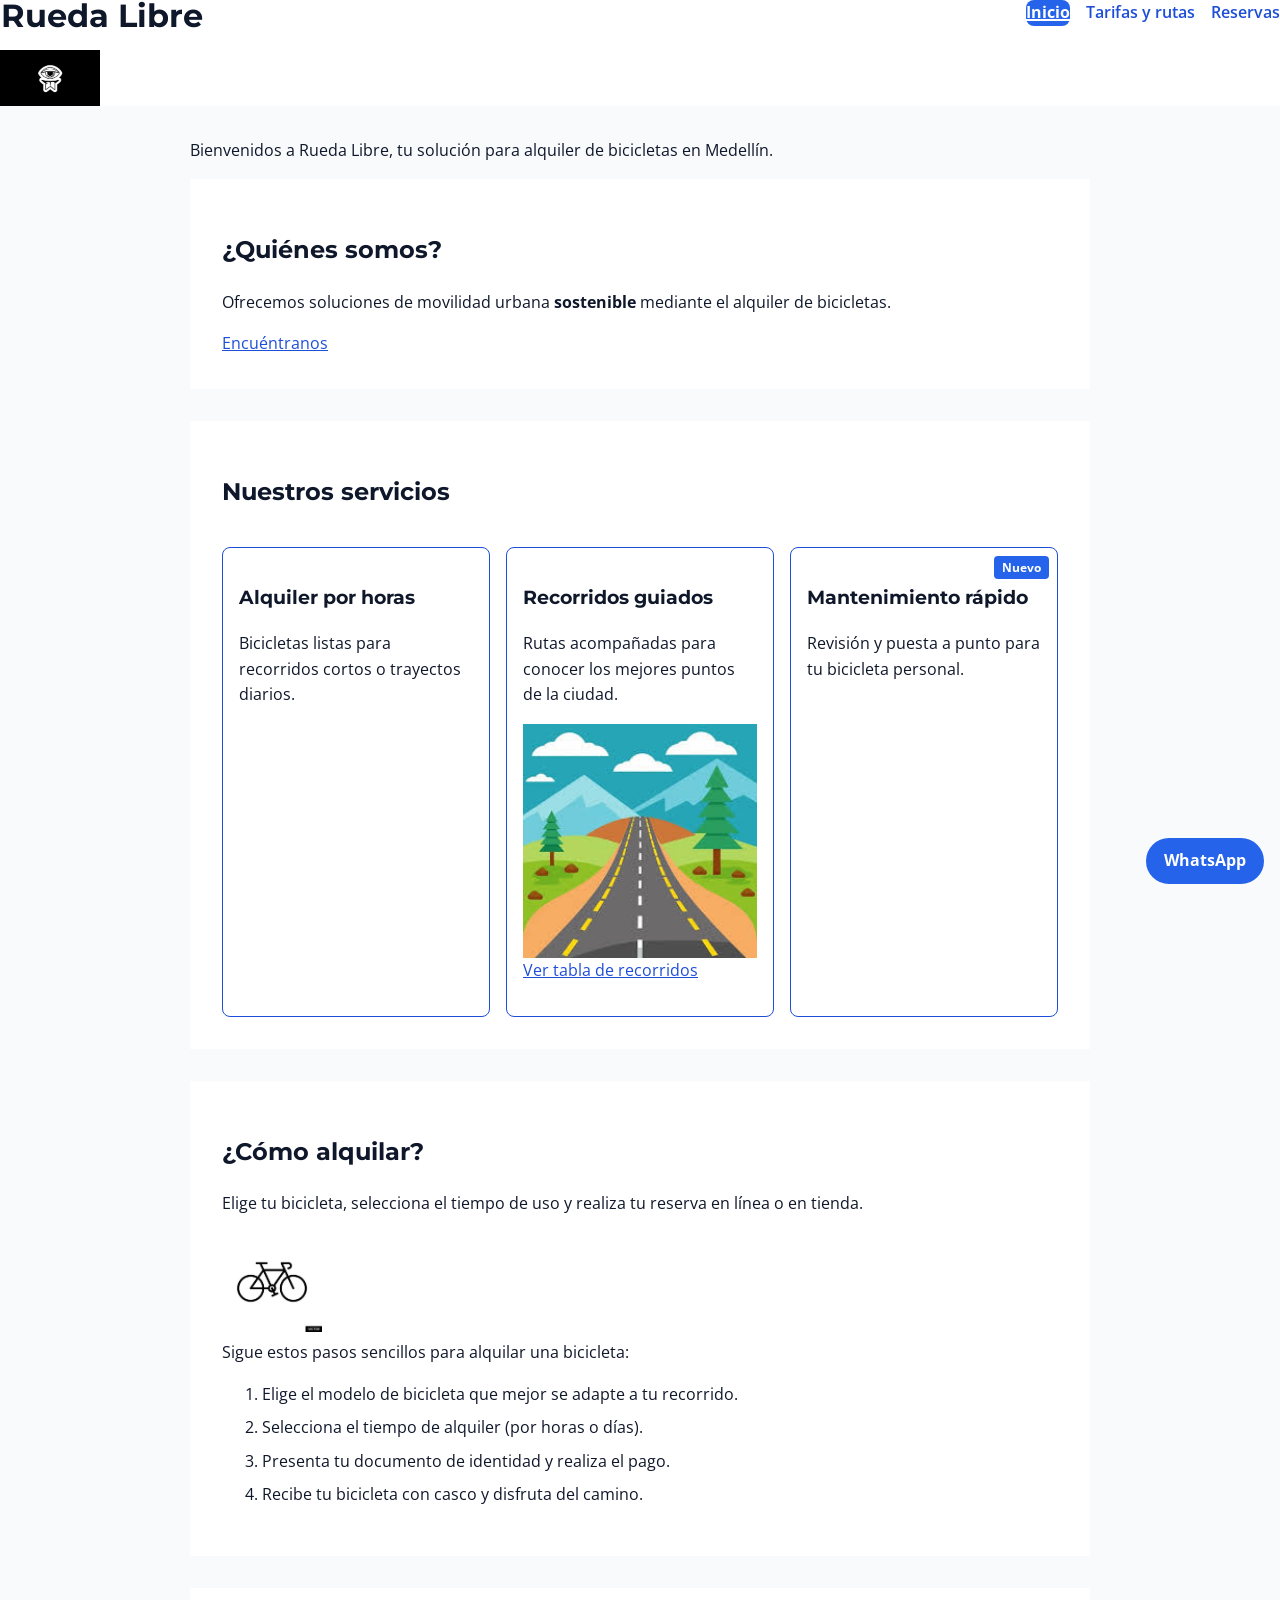
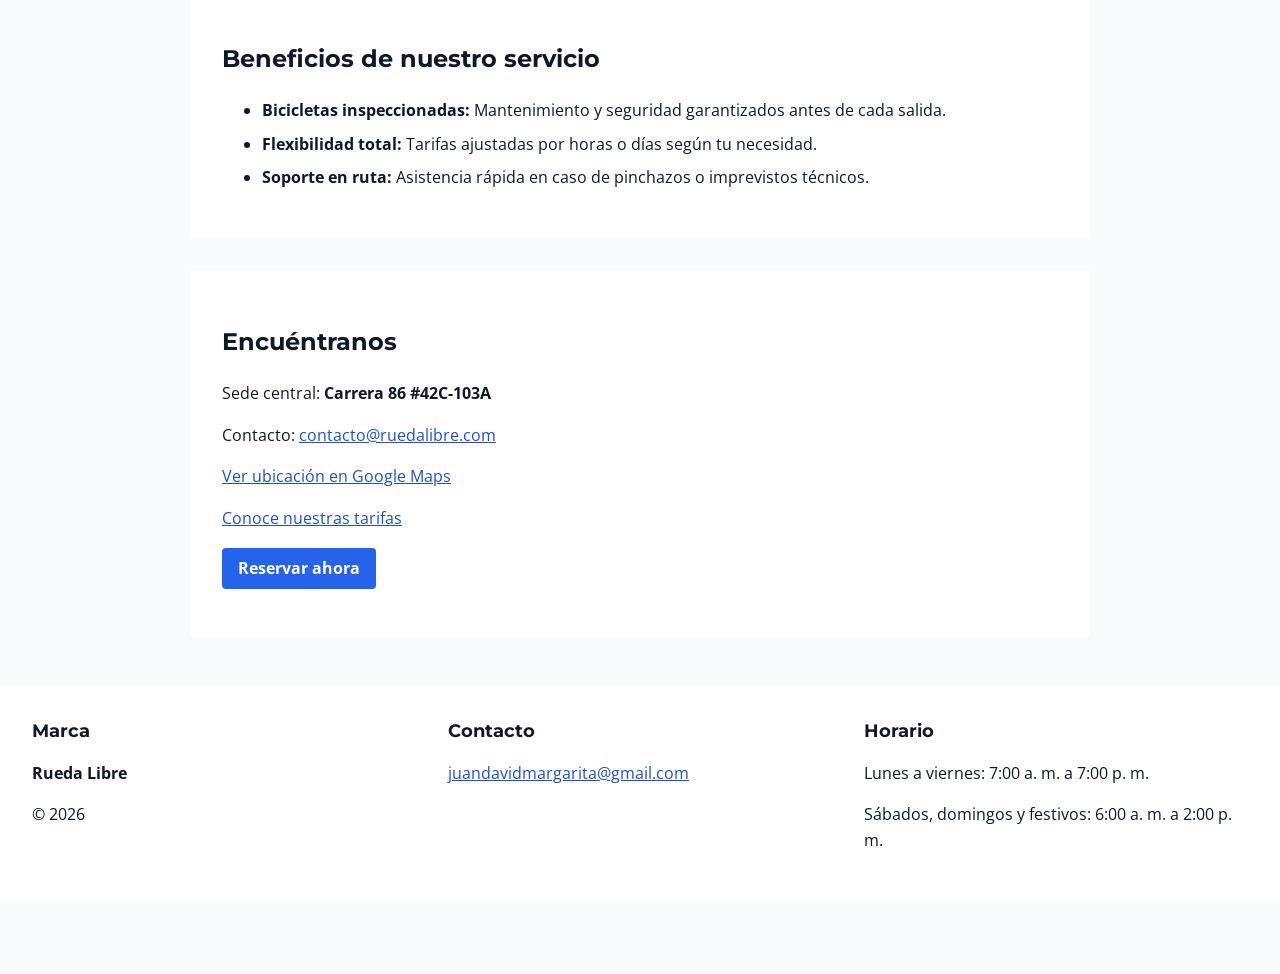
==== commit 1c1402bf: "styles: se añadieron estilos con metodo flex y se hicieron ceirtas correcciones. feat: se agregaron " ====
--- a/index.html
+++ b/index.html
@@ -19,8 +19,8 @@
             </ul>
         </nav>
         <div>
-            <img src="img/logo.png" alt="Logo de Rueda Libre" width="100">
-            <h1>Proyecto Modular</h1>
+            <img class="logo-izquierda" src="img/logo.png" alt="Logo de Rueda Libre" width="100">
+            <h1 class="titulo-izquierda">Rueda Libre</h1>
         </div>
     </header>
 
@@ -93,11 +93,20 @@
     </main>
 
     <footer>
-        <p>
-            <strong>Rueda Libre</strong> | 
-            Contacto: <a href="mailto:juandavidmargarita@gmail.com">juandavidmargarita@gmail.com</a> | 
-            2026
-        </p>
+        <div class="footer-bloque">
+            <h2>Marca</h2>
+            <p><strong>Rueda Libre</strong></p>
+            <p>&copy; 2026</p>
+        </div>
+        <div class="footer-bloque">
+            <h2>Contacto</h2>
+            <p><a href="mailto:juandavidmargarita@gmail.com">juandavidmargarita@gmail.com</a></p>
+        </div>
+        <div class="footer-bloque">
+            <h2>Horario</h2>
+            <p>Lunes a viernes: 7:00 a. m. a 7:00 p. m.</p>
+            <p>Sábados, domingos y festivos: 6:00 a. m. a 2:00 p. m.</p>
+        </div>
     </footer>
     <a class="whatsapp-link" href="https://wa.me/?text=Hola%2C%20quiero%20informaci%C3%B3n%20sobre%20Rueda%20Libre" target="_blank" rel="noopener noreferrer" aria-label="Contactar por WhatsApp">
         WhatsApp
--- a/css/styles.css
+++ b/css/styles.css
@@ -1,4 +1,3 @@
-/* Variables */
 :root {
     --color-page: #F8FAFC;
     --color-surface: #FFFFFF;
@@ -44,6 +43,19 @@
     margin: var(--space-lg) auto;
 }
 
+.titulo-izquierda {
+    order: -1;
+    margin: -60px 0;
+    margin-left: -115px;
+    text-align: left;
+    align-self: flex-start;
+}
+.logo-izquierda{
+    order: -1;
+    text-align: left;
+    align-self: flex-start;
+}
+
 #inicio {
     min-height: 100vh;
 }
@@ -53,10 +65,6 @@
 form,
 footer {
     background-color: var(--color-surface);
-}
-
-header {
-    padding: var(--space-md) var(--space-lg);
 }
 
 section,
@@ -93,10 +101,8 @@
 }
 
 #menu a {
-    display: inline-block;
-    padding: var(--space-sm) var(--space-md);
-    border-radius: 0.25rem;
-    color: var(--color-link);
+    display:block;
+    border-radius: 0.50rem;
     font-weight: 600;
     text-decoration: none;
 }
@@ -117,8 +123,7 @@
     display: flex;
     align-items: center;
     gap: var(--space-md);
-    max-width: 56.25rem;
-    margin: var(--space-md) auto;
+    margin: var(--space-md) 0;
 }
 
 /* Componentes */
@@ -187,9 +192,23 @@
 }
 
 footer {
+    display: flex;
+    flex-wrap: wrap;
+    align-items: flex-start;
+    justify-content: space-between;
+    gap: var(--space-lg);
     margin-top: var(--space-xl);
     padding: var(--space-lg);
-    text-align: center;
+    text-align: left;
+}
+
+.footer-bloque {
+    flex: 1 1 12rem;
+}
+
+.footer-bloque h2 {
+    margin-top: 0;
+    font-size: 1.125rem;
 }
 
 /* Formulario */
@@ -306,8 +325,13 @@
         flex-direction: column;
     }
 
+    footer {
+        flex-direction: column;
+        gap: var(--space-md);
+    }
+
     .whatsapp-link {
         right: var(--space-sm);
         bottom: var(--space-sm);
     }
-}
+}
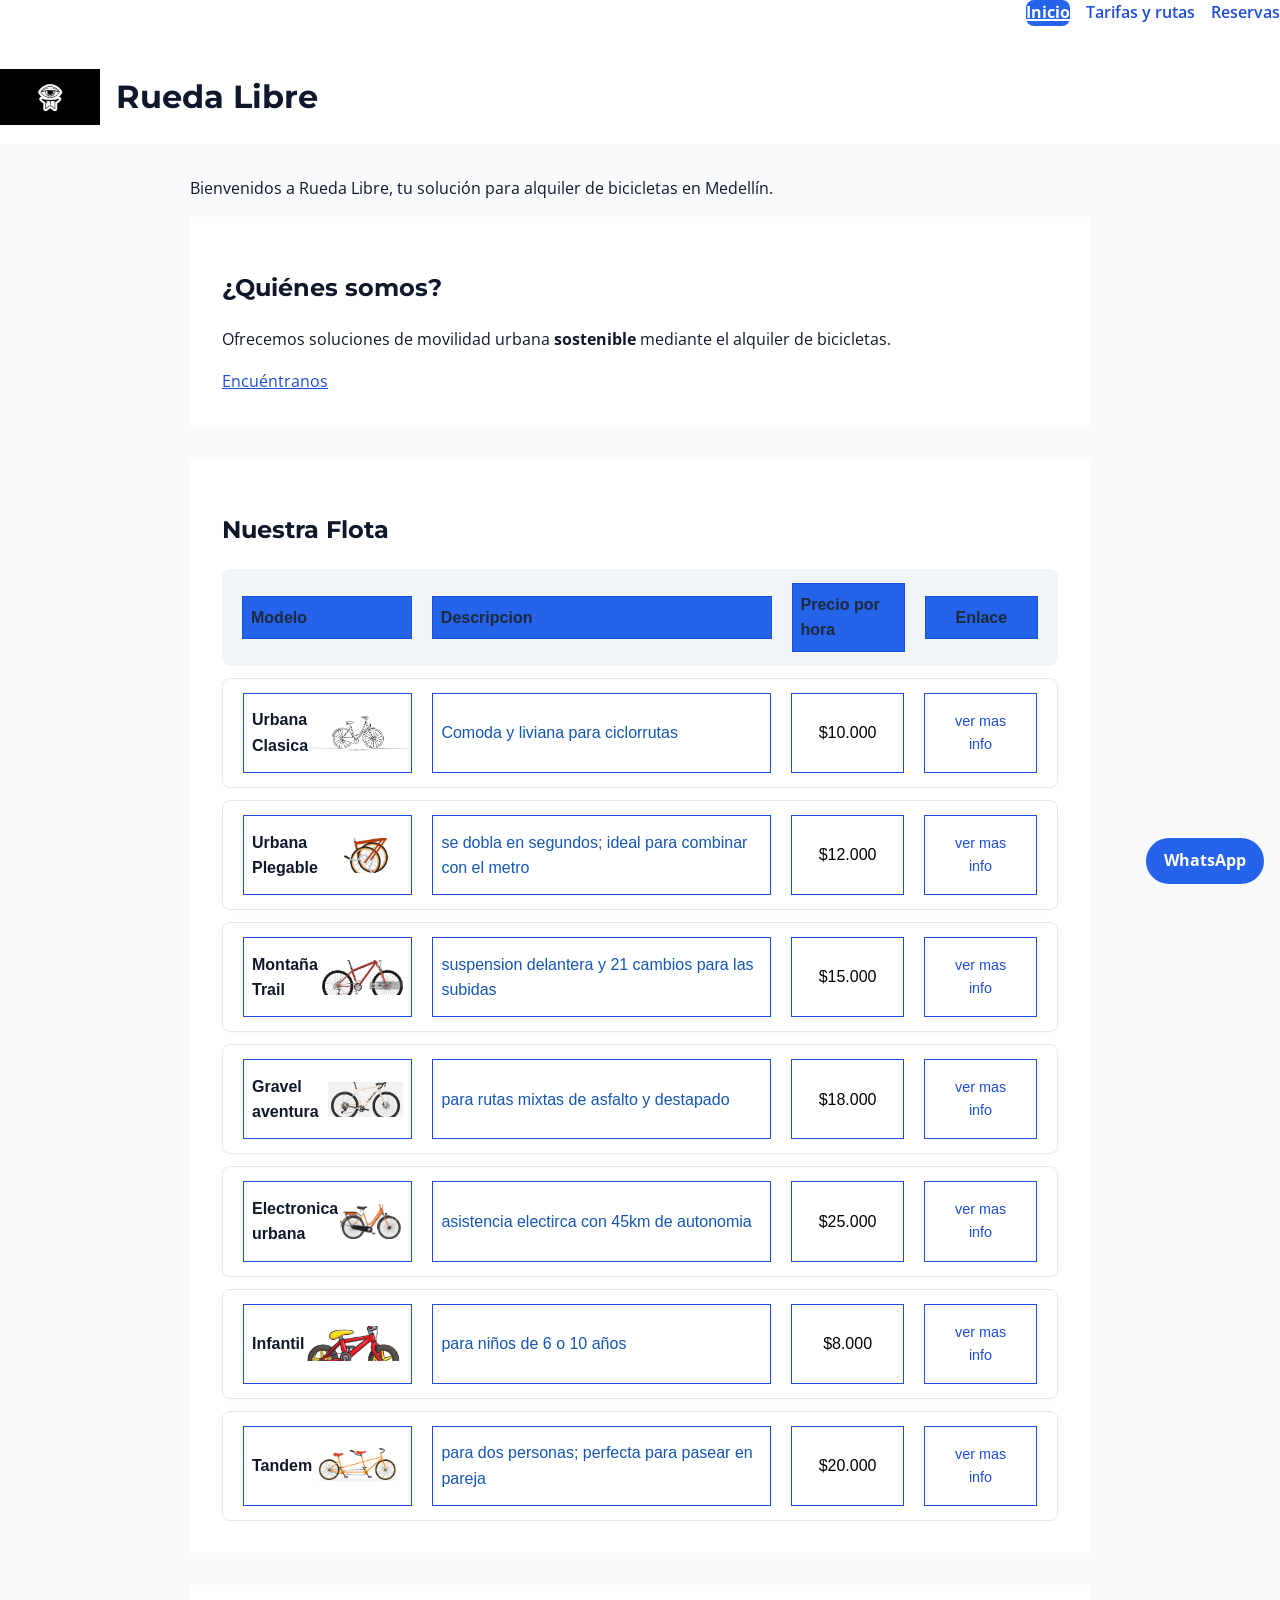
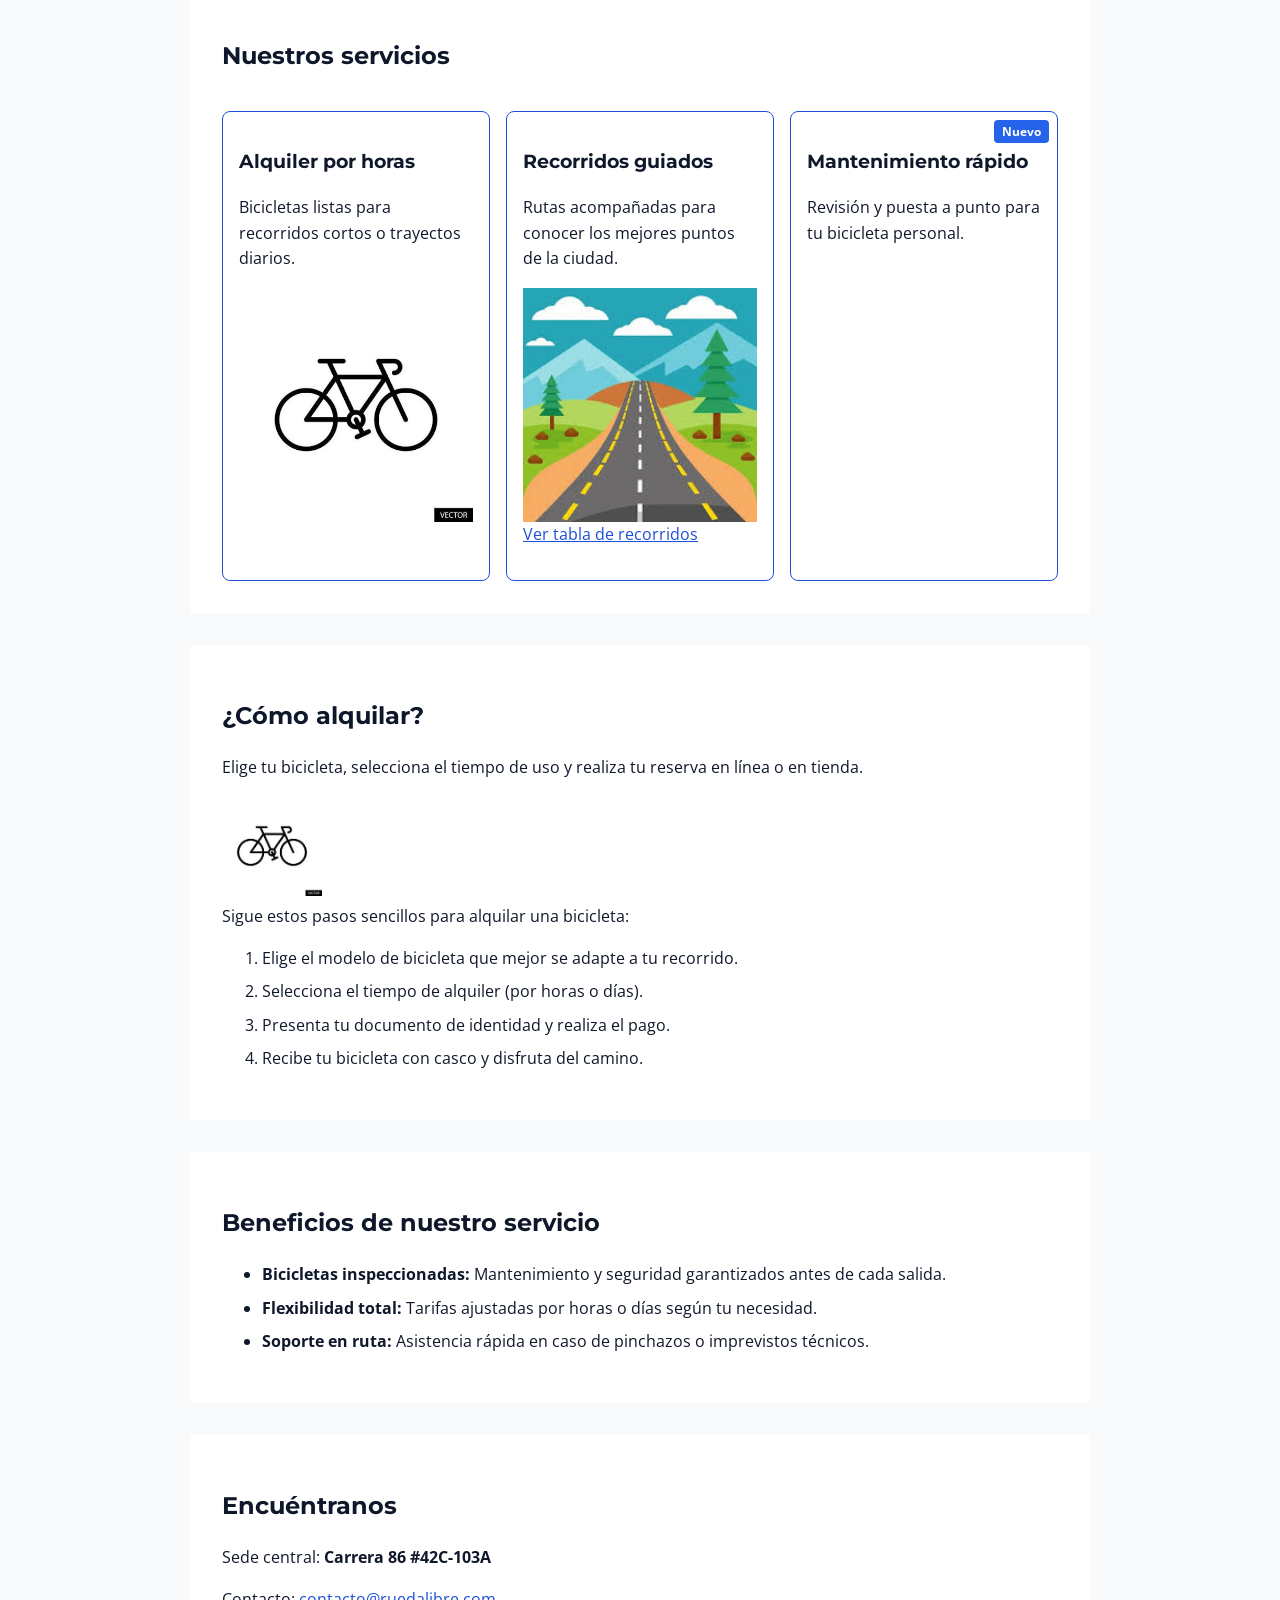
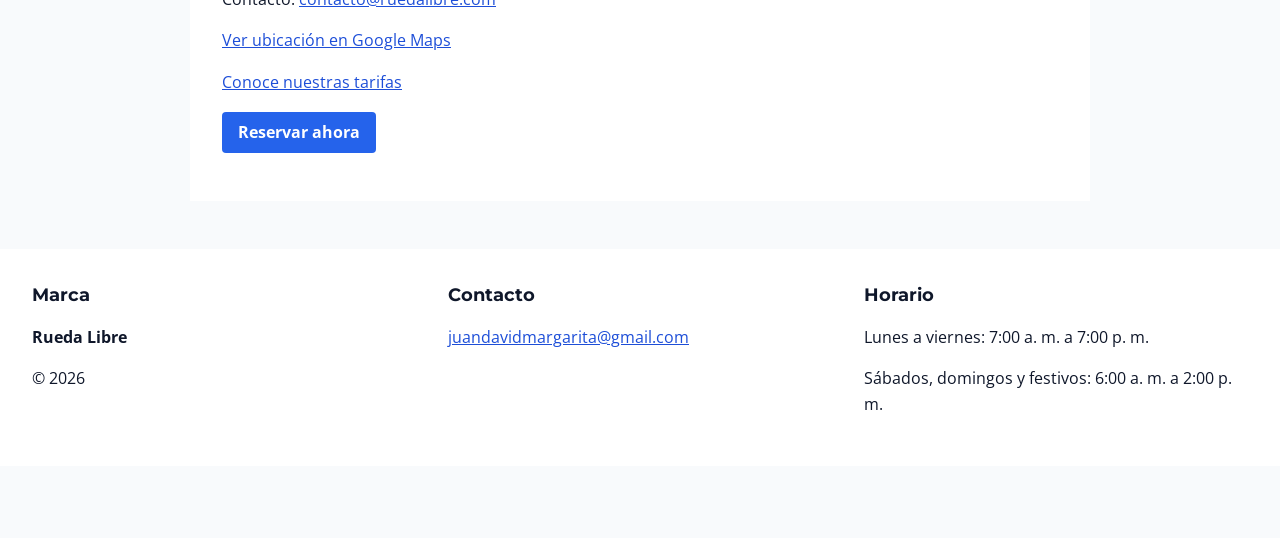
==== commit 87c8c2e0: "style: se añadio el metodo git para organizar filas y columnas. feat: se añadio nuevas clases en ind" ====
--- a/index.html
+++ b/index.html
@@ -19,8 +19,8 @@
             </ul>
         </nav>
         <div>
-            <img class="logo-izquierda" src="img/logo.png" alt="Logo de Rueda Libre" width="100">
-            <h1 class="titulo-izquierda">Rueda Libre</h1>
+            <img src="img/logo.png" alt="Logo de Rueda Libre" width="100">
+            <h1>Rueda Libre</h1>
         </div>
     </header>
 
@@ -32,6 +32,25 @@
             <p>Ofrecemos soluciones de movilidad urbana <strong>sostenible</strong> mediante el alquiler de bicicletas.</p>
             <a href="#encuentranos">Encuéntranos</a>
         </section>
+        <section>
+            <h2>Nuestra Flota</h2>
+            <table class="tabla-datos">
+                <thead>
+                    <tr><th>Modelo</th><th>Descripcion</th><th>Precio por hora</th><th>Enlace</th></tr>
+                   
+                </thead>
+                <tbody>
+                     <tr><td>Urbana Clasica <img class="imagen-flexible" src="img/images.jpeg" alt="" height="500px" width="auto"></td><td>Comoda y liviana para ciclorrutas</td><td>$10.000</td><td><a href="ver mas info">ver mas info</a></td>
+      <tr><td>Urbana Plegable <img class="imagen-flexible" src="img/biclicleta_plegable.jpeg" alt=""></td><td>se dobla en segundos; ideal para combinar con el metro</td><td>$12.000</td> <td><a href="ver mas info">ver mas info</a></td></tr>
+       <tr><td>Montaña Trail <img class="imagen-flexible" src="img/montaña_trail.jpeg" alt=""></td><td>suspension delantera y 21 cambios para las subidas</td><td>$15.000</td><td><a href="ver mas info">ver mas info</a></td></tr>
+      <tr><td>Gravel aventura <img class="imagen-flexible" src="img/gravel_aventura.jpeg" alt=""></td><td>para rutas mixtas de asfalto y destapado</td><td>$18.000</td><td><a href="ver mas info">ver mas info</a></td></tr>
+       <tr><td>Electronica urbana <img class="imagen-flexible" src="img/bicicleta_electrica.jpeg" alt=""></td><td>asistencia electirca con 45km de autonomia</td><td>$25.000</td><td><a href="ver mas info">ver mas info</a></td></tr>
+      <tr><td>Infantil <img class="imagen-flexible" src="img/bicicleta_infantil.jpeg" alt=""></td><td>para niños de 6 o 10 años</td><td>$8.000</td><td><a href="ver mas info">ver mas info</a></td></tr>
+      <tr><td>Tandem <img class="imagen-flexible" src="img/tandem.jpeg" alt=""></td><td>para dos personas; perfecta para pasear en pareja</td><td>$20.000</td><td><a href="ver mas info">ver mas info</a></td></tr>
+                </tbody>
+            </table>
+           
+        </section>
         
         <section id="servicios">
             <h2>Nuestros servicios</h2>
@@ -39,6 +58,7 @@
             <article>
                 <h3>Alquiler por horas</h3>
                 <p>Bicicletas listas para recorridos cortos o trayectos diarios.</p>
+                <img src="img/bike.jpeg" alt="Bicicleta de alquiler disponible" width="100">
             </article>
 
             <article>
--- a/css/styles.css
+++ b/css/styles.css
@@ -43,19 +43,6 @@
     margin: var(--space-lg) auto;
 }
 
-.titulo-izquierda {
-    order: -1;
-    margin: -60px 0;
-    margin-left: -115px;
-    text-align: left;
-    align-self: flex-start;
-}
-.logo-izquierda{
-    order: -1;
-    text-align: left;
-    align-self: flex-start;
-}
-
 #inicio {
     min-height: 100vh;
 }
@@ -162,11 +149,104 @@
     display: block;
     width: 100%;
 }
-
-table {
-    width: 100%;
-    margin-bottom: var(--space-md);
-    border-collapse: collapse;
+.imagen-flexible {
+    width: 80%;
+    height: 35px; 
+    object-fit: cover;
+  }
+
+table.tabla-datos {
+  display: grid;
+  width: 100%;
+  gap: 12px; 
+  font-family: sans-serif;
+}
+
+table.tabla-datos thead, 
+table.tabla-datos tbody {
+  display: contents;
+}
+
+table.tabla-datos thead tr, 
+table.tabla-datos tbody tr {
+  display: grid;
+  grid-template-columns: 1.5fr 3fr 1fr 1fr;
+  gap: 20px; 
+  padding: 14px 20px;
+  align-items: center; 
+}
+
+table.tabla-datos thead tr {
+  background-color: #f1f5f9;
+  border-radius: 8px;
+}
+
+table.tabla-datos th {
+  display: flex;
+  align-items: center;
+  font-weight: 600;
+  color: #1e293b;
+}
+
+table.tabla-datos th:nth-child(3),
+table.tabla-datos th:nth-child(4) {
+  justify-content: center;
+}
+
+table.tabla-datos tbody tr {
+  background-color: #ffffff;
+  border: 1px solid #e2e8f0;
+  border-radius: 8px;
+  box-shadow: 0 2px 4px rgba(0, 0, 0, 0.02);
+  transition: transform 0.2s, box-shadow 0.2s;
+}
+
+table.tabla-datos tbody tr:hover {
+  transform: translateY(-2px);
+  box-shadow: 0 4px 12px rgba(0, 0, 0, 0.05);
+  border-color: #cbd5e1;
+}
+
+table.tabla-datos td {
+  display: flex;
+  align-items: center; 
+  color: #1356b3;
+  height: 100%; 
+}
+
+table.tabla-datos td:nth-child(1) {
+  font-weight: 600;
+  color: #0f172a;
+}
+
+table.tabla-datos td:nth-child(3) {
+  justify-content: center; 
+  font-variant-numeric: tabular-nums; 
+  font-weight: 500;
+  color: #000000; 
+}
+
+table.tabla-datos td:nth-child(4) {
+  justify-content: center;
+}
+
+table.tabla-datos td a {
+  display: inline-flex;
+  align-items: center;
+  justify-content: center;
+  background-color: #ffffff; 
+  padding: 8px 16px;
+  border-radius: 6px;
+  text-decoration: none;
+  font-size: 0.9rem;
+  font-weight: 500;
+  transition: background-color 0.2s;
+  width: 100%; 
+  text-align: center;
+}
+
+table.tabla-datos td a:hover {
+  background-color: #bec1ca;
 }
 
 .table-scroll {
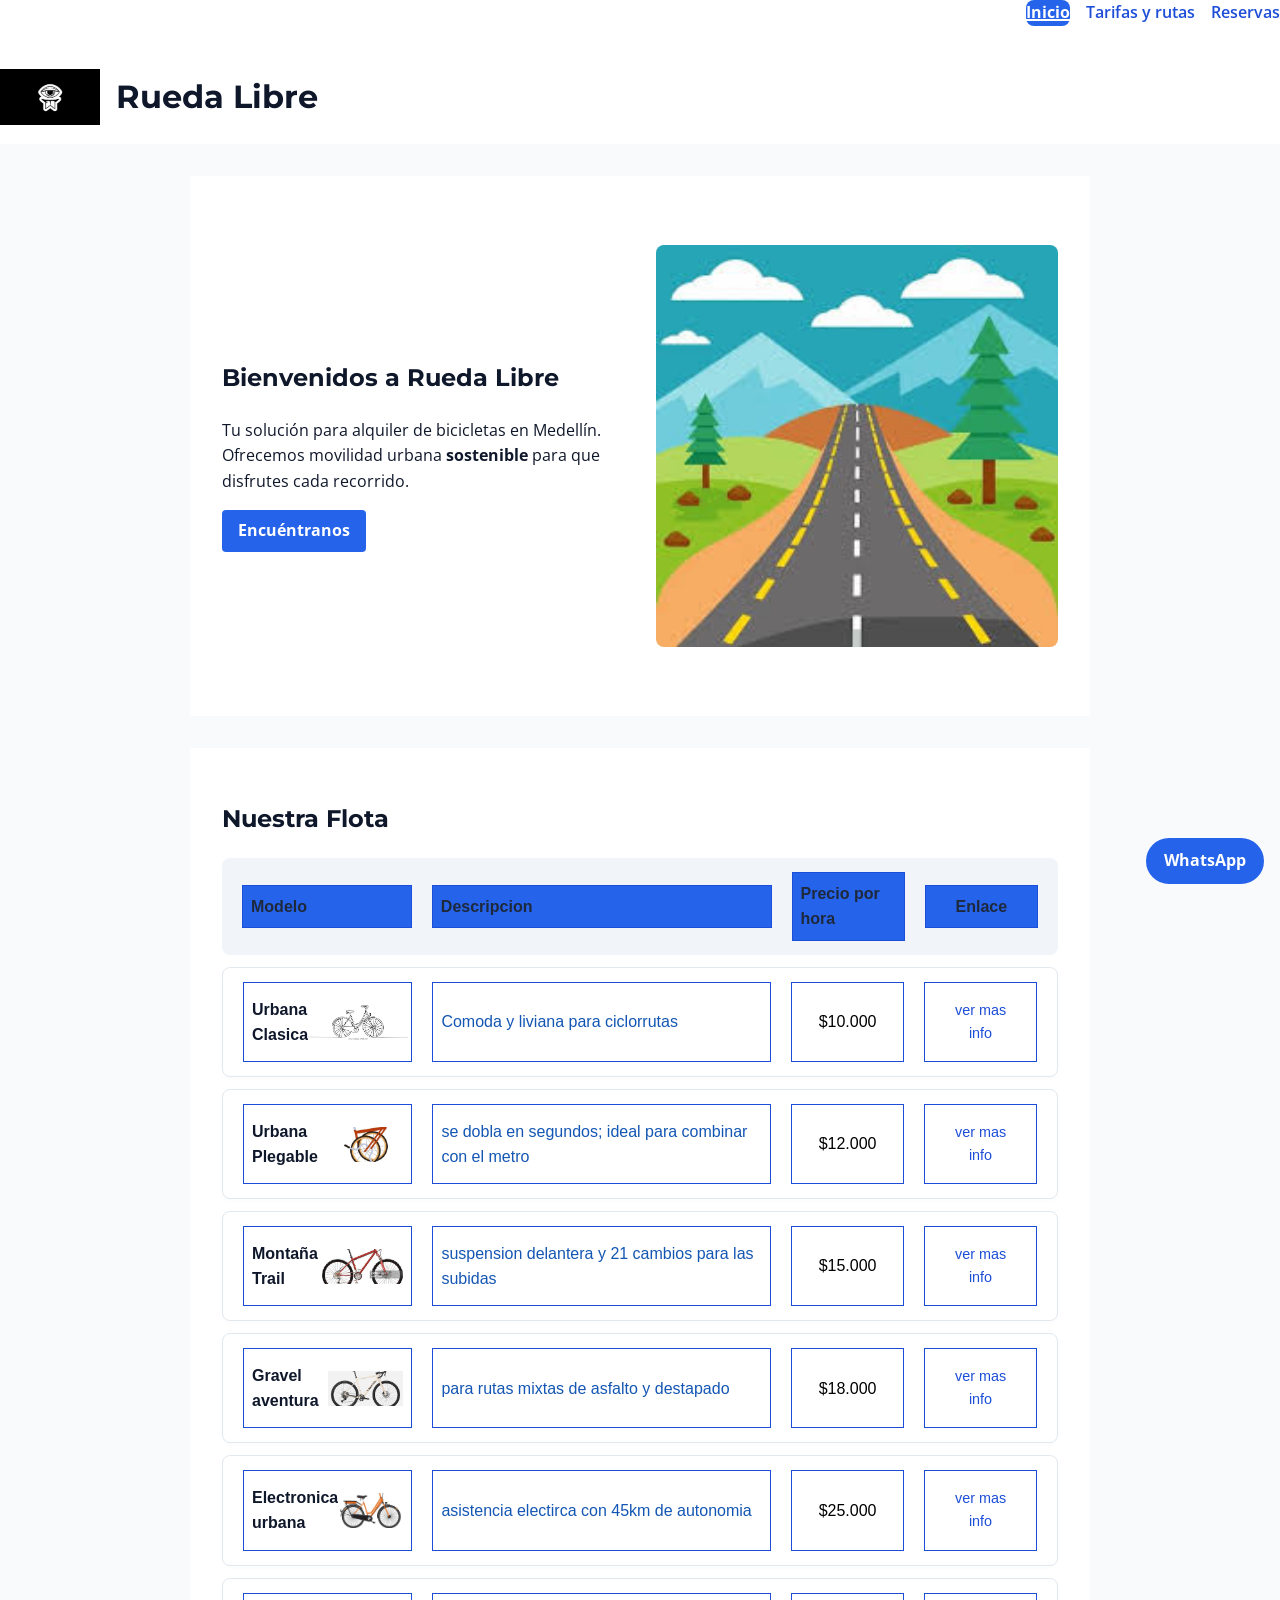
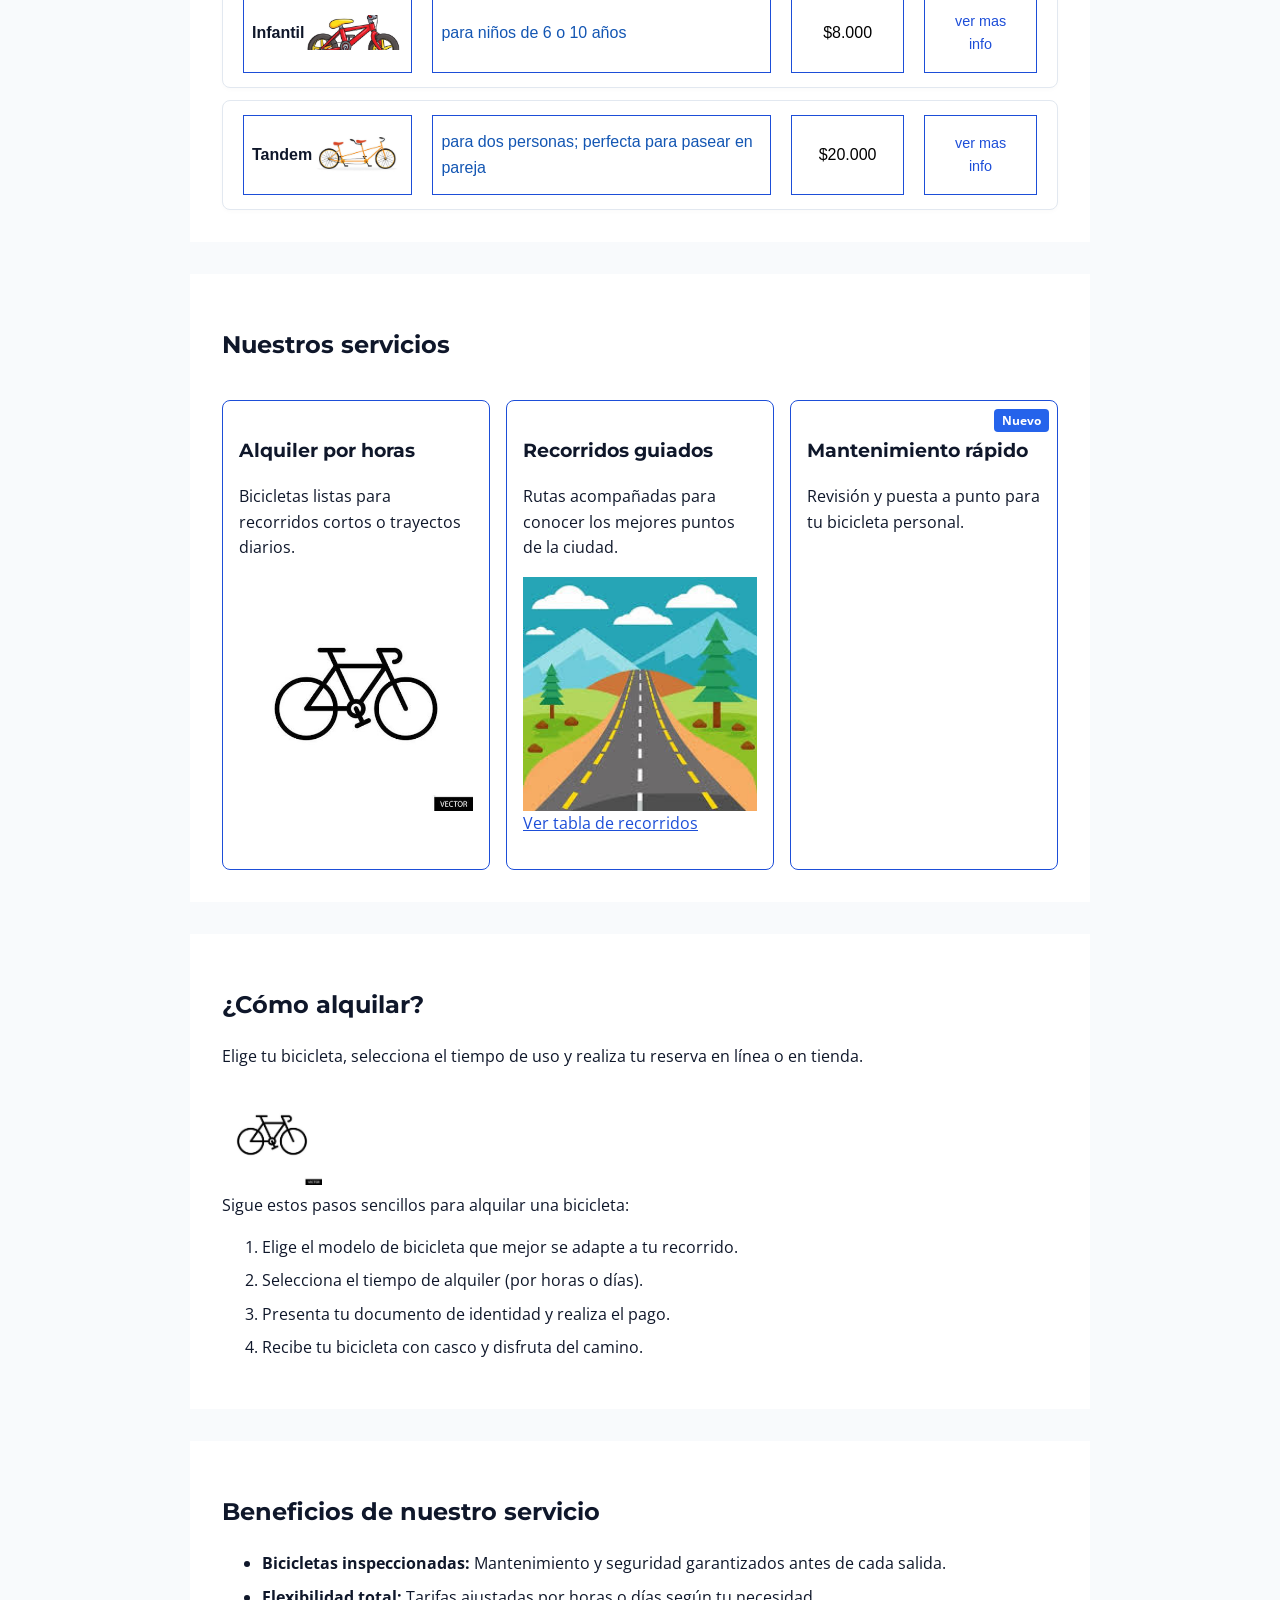
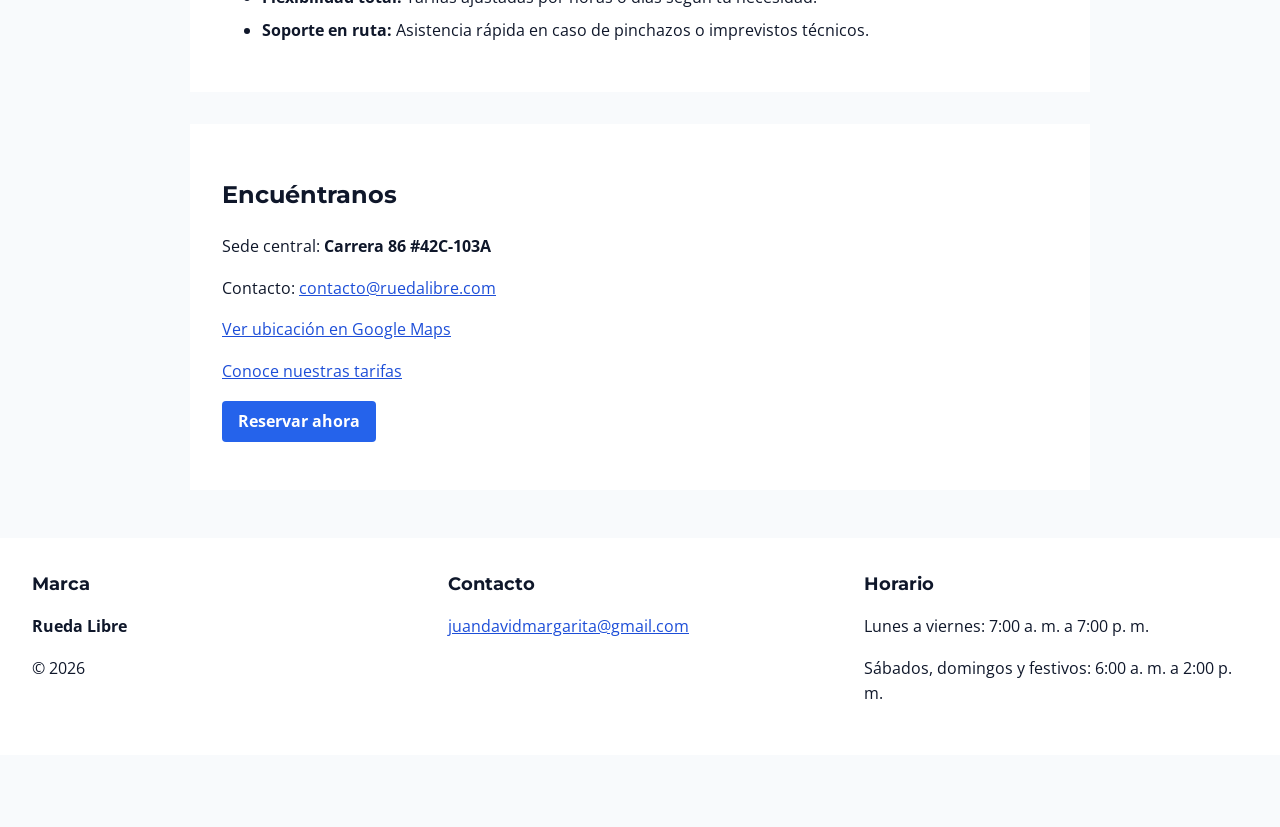
==== commit 4dbbec4e: "feat:se agrego el layout normal y de dos dimensiones" ====
--- a/index.html
+++ b/index.html
@@ -25,12 +25,13 @@
     </header>
 
     <main id="inicio">
-        <p>Bienvenidos a Rueda Libre, tu solución para alquiler de bicicletas en Medellín.</p>
-        
-        <section>
-            <h2>¿Quiénes somos?</h2>
-            <p>Ofrecemos soluciones de movilidad urbana <strong>sostenible</strong> mediante el alquiler de bicicletas.</p>
-            <a href="#encuentranos">Encuéntranos</a>
+        <section class="hero">
+            <div class="hero-text">
+                <h2>Bienvenidos a Rueda Libre</h2>
+                <p>Tu solución para alquiler de bicicletas en Medellín. Ofrecemos movilidad urbana <strong>sostenible</strong> para que disfrutes cada recorrido.</p>
+                <a class="cta-link" href="#encuentranos">Encuéntranos</a>
+            </div>
+            <img src="img/ruta.jpeg" alt="Ciclistas disfrutando de una ruta">
         </section>
         <section>
             <h2>Nuestra Flota</h2>
--- a/css/styles.css
+++ b/css/styles.css
@@ -47,6 +47,23 @@
     min-height: 100vh;
 }
 
+.hero {
+    display: grid;
+    grid-template-columns: repeat(2, minmax(0, 1fr));
+    align-items: center;
+    gap: var(--space-lg);
+    min-height: 60vh;
+}
+
+.hero-text {
+    align-self: center;
+}
+
+.hero > img {
+    width: 100%;
+    border-radius: 0.5rem;
+}
+
 header,
 section,
 form,
@@ -148,6 +165,49 @@
 #servicios img {
     display: block;
     width: 100%;
+}
+
+.route-cards {
+    display: grid;
+    grid-template-columns: repeat(3, minmax(0, 1fr));
+    gap: var(--space-md);
+}
+
+.route-card {
+    margin: 0;
+}
+
+.route-card img {
+    display: block;
+    width: 100%;
+    height: 12rem;
+    object-fit: cover;
+    border-radius: 0.5rem;
+}
+
+.route-card h3 {
+    margin-bottom: var(--space-sm);
+}
+
+.reservation-layout {
+    display: grid;
+    grid-template-columns: 1fr 2fr;
+    gap: var(--space-lg);
+    align-items: start;
+}
+
+.reservation-contact section {
+    margin-bottom: var(--space-lg);
+}
+
+.reservation-layout form {
+    padding: var(--space-lg);
+}
+
+.short-fields {
+    display: grid;
+    grid-template-columns: repeat(2, minmax(0, 1fr));
+    gap: var(--space-md);
 }
 .imagen-flexible {
     width: 80%;
@@ -401,6 +461,22 @@
         padding: var(--space-md);
     }
 
+    .hero,
+    .route-cards,
+    .reservation-layout,
+    .short-fields {
+        grid-template-columns: 1fr;
+    }
+
+    .hero {
+        gap: var(--space-md);
+        padding: var(--space-md);
+    }
+
+    .reservation-layout form {
+        padding: var(--space-md);
+    }
+
     #servicios {
         flex-direction: column;
     }
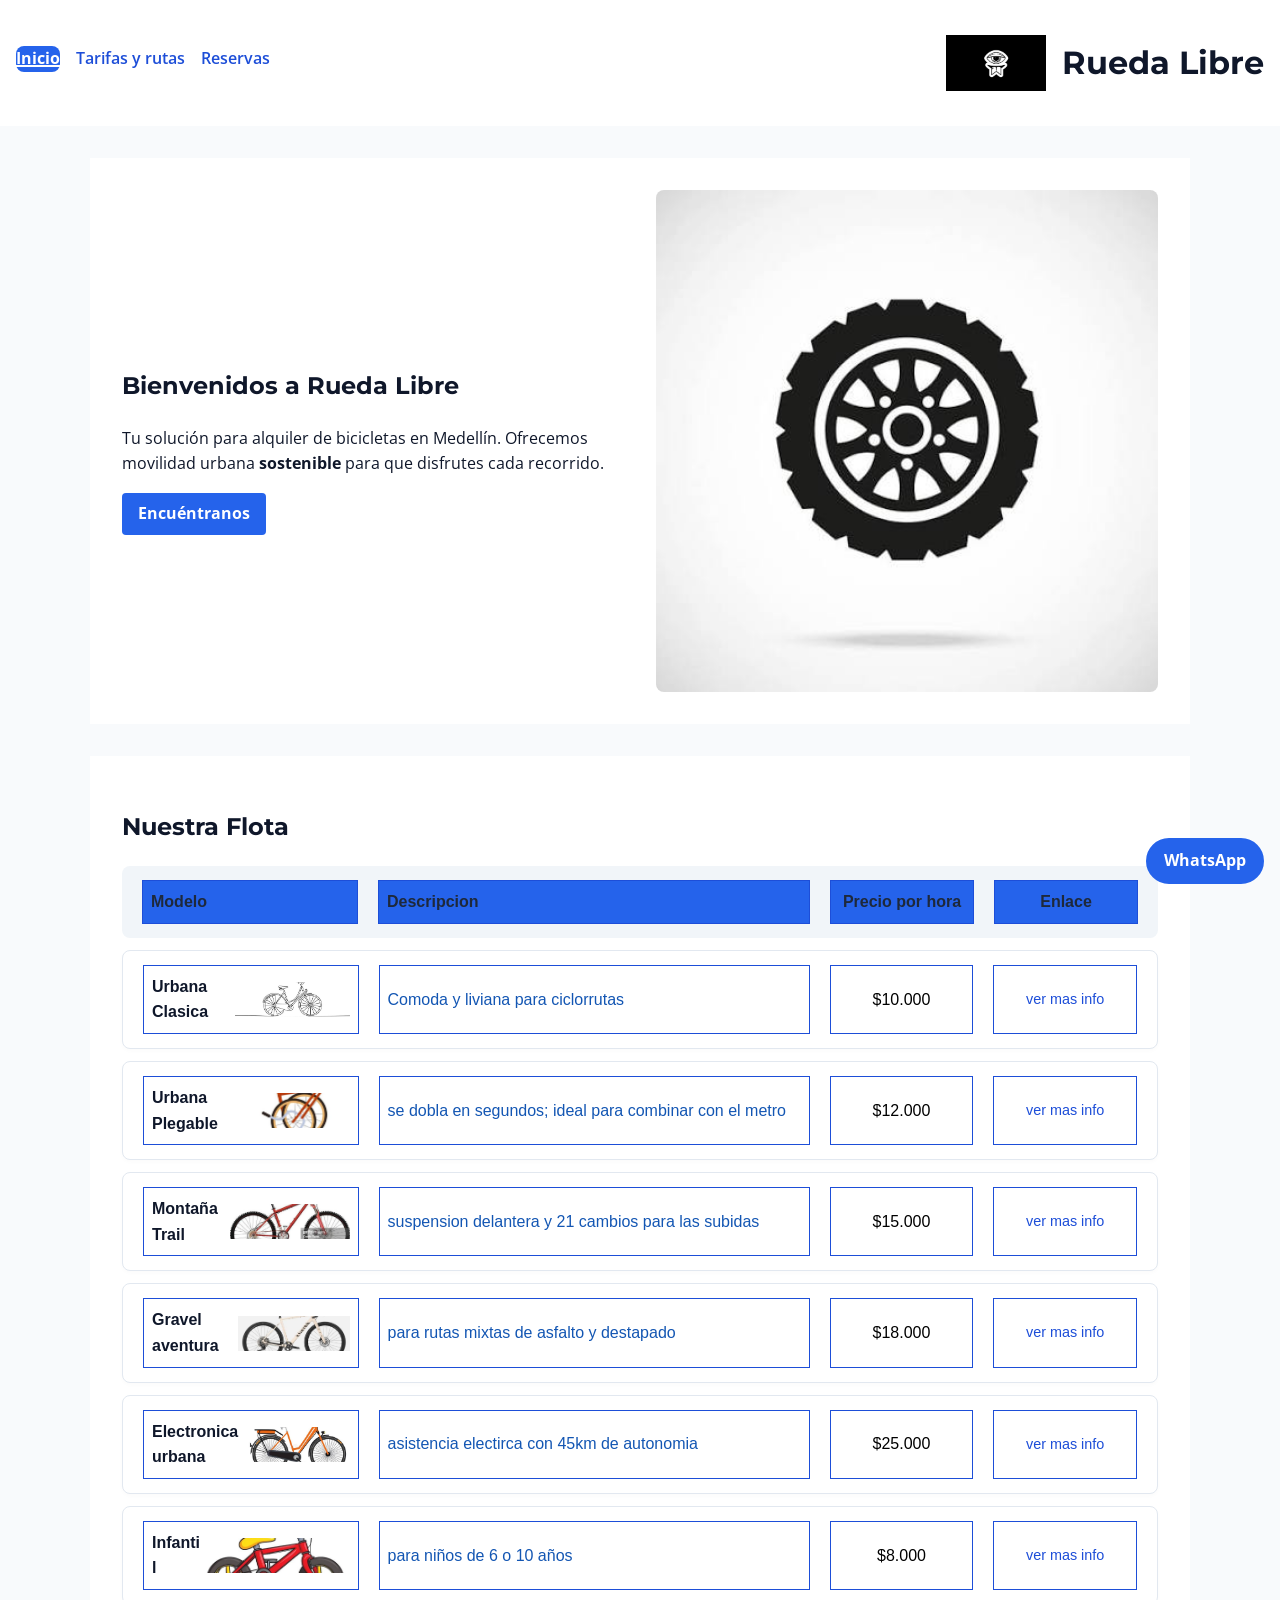
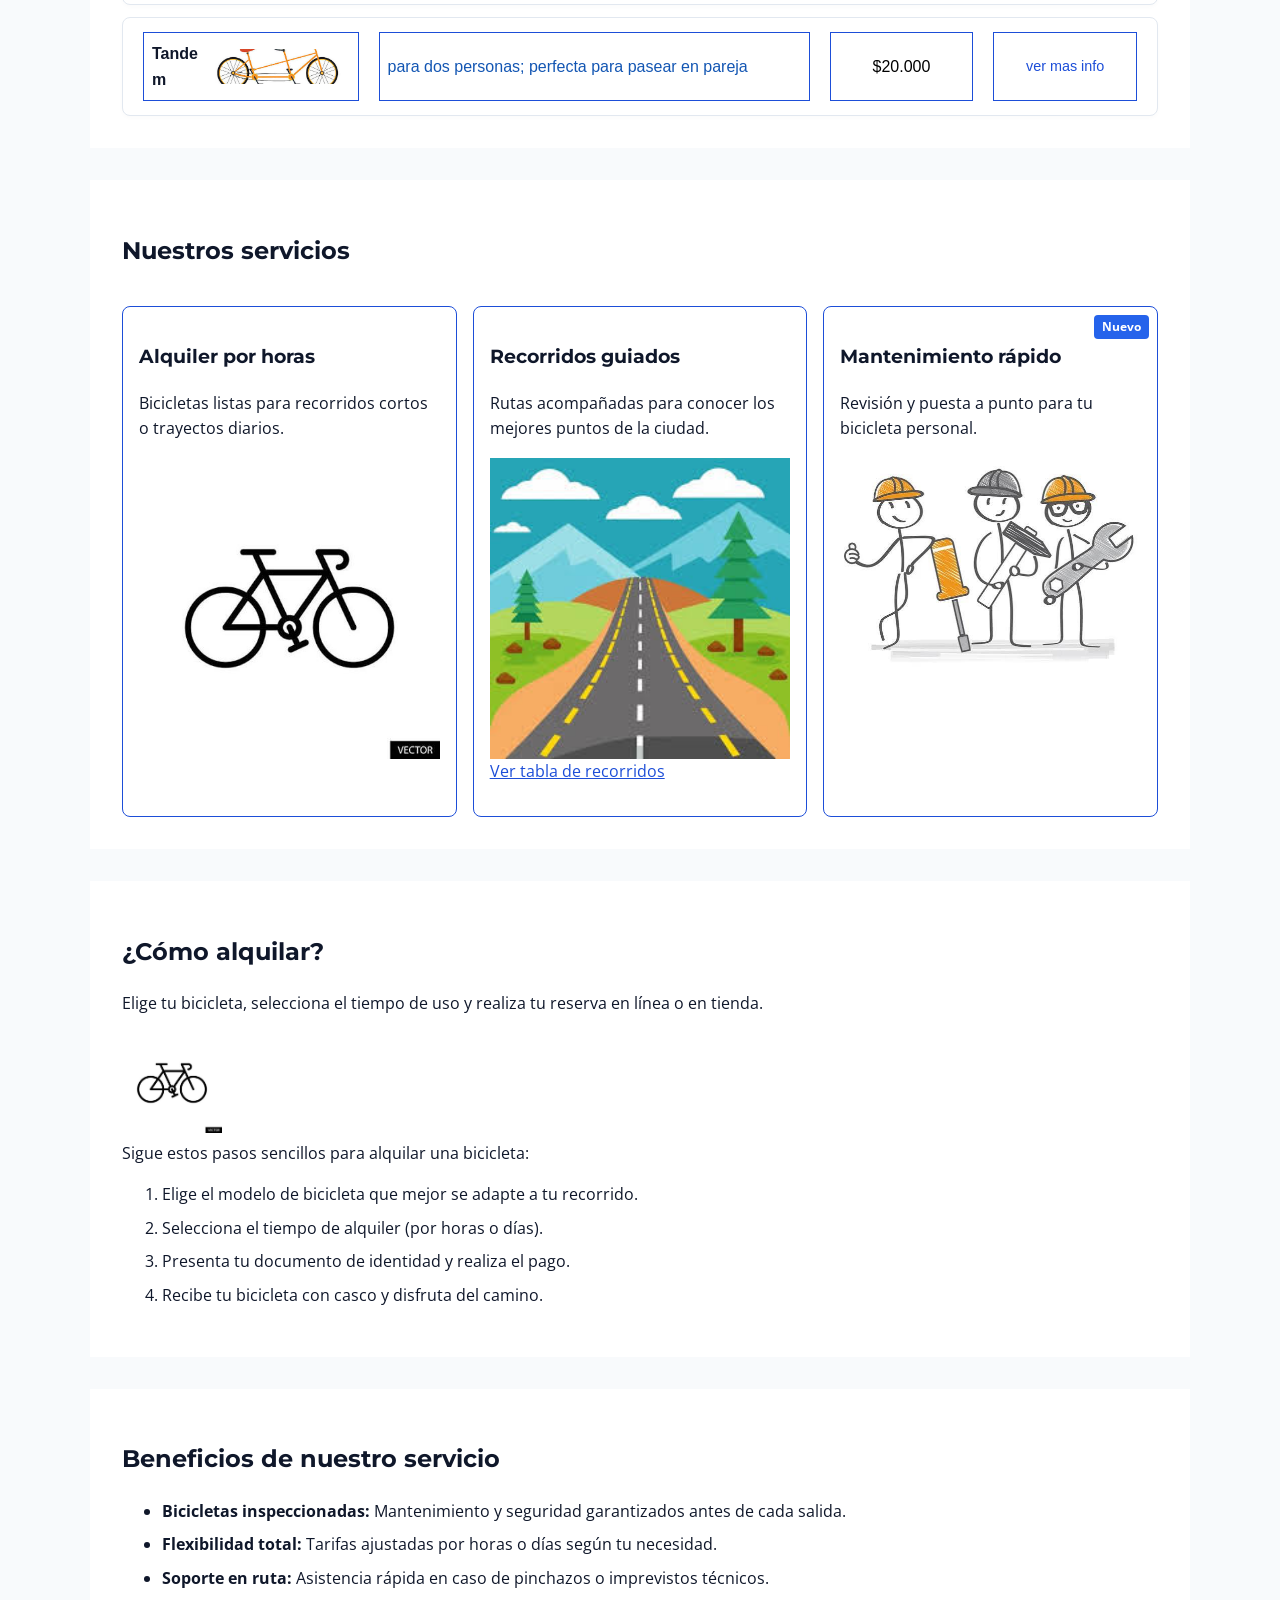
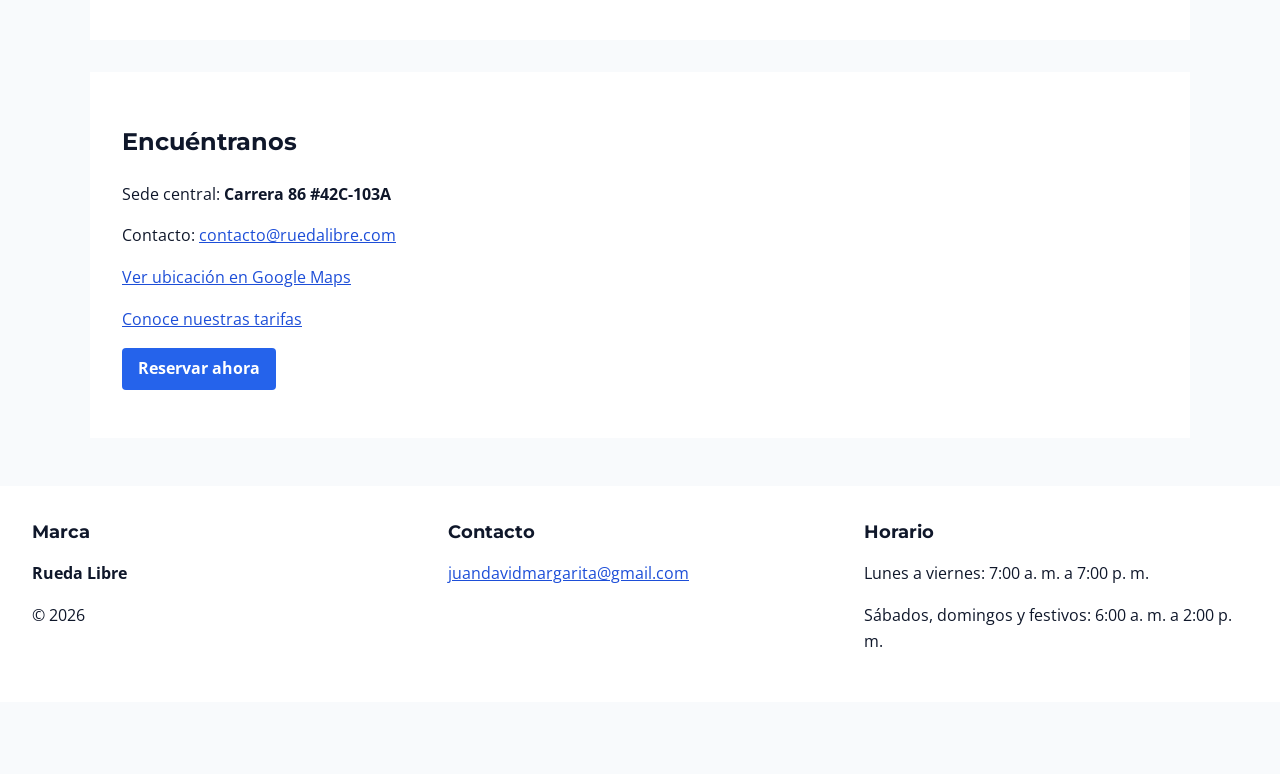
==== commit 43fd96b4: "feat: se subieron cmabios con @media y se cambiaron algunas imagenes en html" ====
--- a/index.html
+++ b/index.html
@@ -31,7 +31,7 @@
                 <p>Tu solución para alquiler de bicicletas en Medellín. Ofrecemos movilidad urbana <strong>sostenible</strong> para que disfrutes cada recorrido.</p>
                 <a class="cta-link" href="#encuentranos">Encuéntranos</a>
             </div>
-            <img src="img/ruta.jpeg" alt="Ciclistas disfrutando de una ruta">
+            <img src="img/ruedareal.jpeg" alt="Ciclistas disfrutando de una ruta">
         </section>
         <section>
             <h2>Nuestra Flota</h2>
@@ -73,6 +73,7 @@
                 <span class="service-badge">Nuevo</span>
                 <h3>Mantenimiento rápido</h3>
                 <p>Revisión y puesta a punto para tu bicicleta personal.</p>
+                <img src="img/mantenimiento.jpeg" alt="mantenimiento">
             </article>
         </section>
 
--- a/css/styles.css
+++ b/css/styles.css
@@ -47,16 +47,45 @@
     min-height: 100vh;
 }
 
+header {
+    display: flex;
+    flex-direction: column;
+    align-items: center;
+    gap: var(--space-md);
+    padding: var(--space-md);
+}
+
+header > div {
+    order: -1;
+    display: flex;
+    align-items: center;
+    justify-content: center;
+    gap: var(--space-md);
+    margin: 0;
+}
+
+nav {
+    width: 100%;
+}
+
+nav ul {
+    display: flex;
+    flex-wrap: wrap;
+    justify-content: center;
+    gap: var(--space-md);
+    margin: 0;
+    padding: 0;
+    list-style: none;
+}
+
 .hero {
     display: grid;
-    grid-template-columns: repeat(2, minmax(0, 1fr));
-    align-items: center;
-    gap: var(--space-lg);
-    min-height: 60vh;
+    grid-template-columns: 1fr;
+    gap: var(--space-md);
 }
 
 .hero-text {
-    align-self: center;
+    text-align: center;
 }
 
 .hero > img {
@@ -93,17 +122,6 @@
     height: auto;
 }
 
-/* Navegación */
-nav ul {
-    display: flex;
-    flex-wrap: wrap;
-    justify-content: flex-end;
-    gap: var(--space-md);
-    margin: 0;
-    padding: 0;
-    list-style: none;
-}
-
 #menu a {
     display:block;
     border-radius: 0.50rem;
@@ -121,13 +139,6 @@
     font-weight: 700;
     text-decoration: underline;
     text-decoration-thickness: 2px;
-}
-
-header > div {
-    display: flex;
-    align-items: center;
-    gap: var(--space-md);
-    margin: var(--space-md) 0;
 }
 
 /* Componentes */
@@ -169,7 +180,7 @@
 
 .route-cards {
     display: grid;
-    grid-template-columns: repeat(3, minmax(0, 1fr));
+    grid-template-columns: 1fr;
     gap: var(--space-md);
 }
 
@@ -191,8 +202,8 @@
 
 .reservation-layout {
     display: grid;
-    grid-template-columns: 1fr 2fr;
-    gap: var(--space-lg);
+    grid-template-columns: 1fr;
+    gap: var(--space-md);
     align-items: start;
 }
 
@@ -200,14 +211,22 @@
     margin-bottom: var(--space-lg);
 }
 
+.reservation-layout > * {
+    min-width: 0;
+}
+
 .reservation-layout form {
     padding: var(--space-lg);
 }
 
 .short-fields {
     display: grid;
-    grid-template-columns: repeat(2, minmax(0, 1fr));
-    gap: var(--space-md);
+    grid-template-columns: 1fr;
+    gap: 0;
+}
+
+fieldset {
+    min-width: 0;
 }
 .imagen-flexible {
     width: 80%;
@@ -311,7 +330,14 @@
 
 .table-scroll {
     width: 100%;
-    overflow-x: auto;
+    min-width: 0;
+}
+
+table:not(.tabla-datos) {
+    width: 100%;
+    table-layout: fixed;
+    border-collapse: collapse;
+    font-size: 0.75rem;
 }
 
 caption {
@@ -321,9 +347,10 @@
 
 th,
 td {
-    padding: var(--space-sm);
+    padding: 0.25rem;
     border: 1px solid var(--color-link);
     text-align: left;
+    overflow-wrap: anywhere;
 }
 
 th {
@@ -442,52 +469,79 @@
     outline-offset: 3px;
 }
 
-/* Pantallas pequeñas */
-@media (max-width: 40rem) {
-    header {
-        padding: var(--space-md);
-    }
-
-    nav ul {
-        justify-content: flex-start;
-    }
-
-    header > div {
-        flex-wrap: wrap;
-    }
-
+@media (min-width: 768px) {
     section,
     fieldset {
-        padding: var(--space-md);
-    }
-
-    .hero,
-    .route-cards,
-    .reservation-layout,
+        padding: var(--space-lg);
+    }
+
+    header {
+        flex-direction: row;
+        justify-content: space-between;
+    }
+
+    header > div {
+        order: 0;
+    }
+
+    nav {
+        width: auto;
+    }
+
+    nav ul {
+        justify-content: flex-end;
+    }
+
+    .hero {
+        grid-template-columns: repeat(2, minmax(0, 1fr));
+        align-items: center;
+        gap: var(--space-lg);
+        min-height: 60vh;
+    }
+
+    .hero-text {
+        text-align: left;
+    }
+
+    .route-cards {
+        grid-template-columns: repeat(2, minmax(0, 1fr));
+    }
+
+    .reservation-layout {
+        grid-template-columns: minmax(0, 1fr) minmax(0, 2fr);
+        gap: var(--space-lg);
+    }
+
     .short-fields {
-        grid-template-columns: 1fr;
-    }
-
-    .hero {
+        grid-template-columns: repeat(2, minmax(0, 1fr));
         gap: var(--space-md);
-        padding: var(--space-md);
     }
 
     .reservation-layout form {
-        padding: var(--space-md);
-    }
-
-    #servicios {
-        flex-direction: column;
+        padding: var(--space-lg);
+    }
+
+    table:not(.tabla-datos) {
+        font-size: 0.875rem;
     }
 
     footer {
-        flex-direction: column;
-        gap: var(--space-md);
-    }
-
-    .whatsapp-link {
-        right: var(--space-sm);
-        bottom: var(--space-sm);
+        flex-direction: row;
+        gap: var(--space-lg);
+    }
+}
+
+@media (min-width: 1200px) {
+    main {
+        max-width: 68.75rem;
+    }
+
+    .route-cards {
+        grid-template-columns: repeat(3, minmax(0, 1fr));
+    }
+
+    th,
+    td {
+        padding: var(--space-sm);
     }
 }
